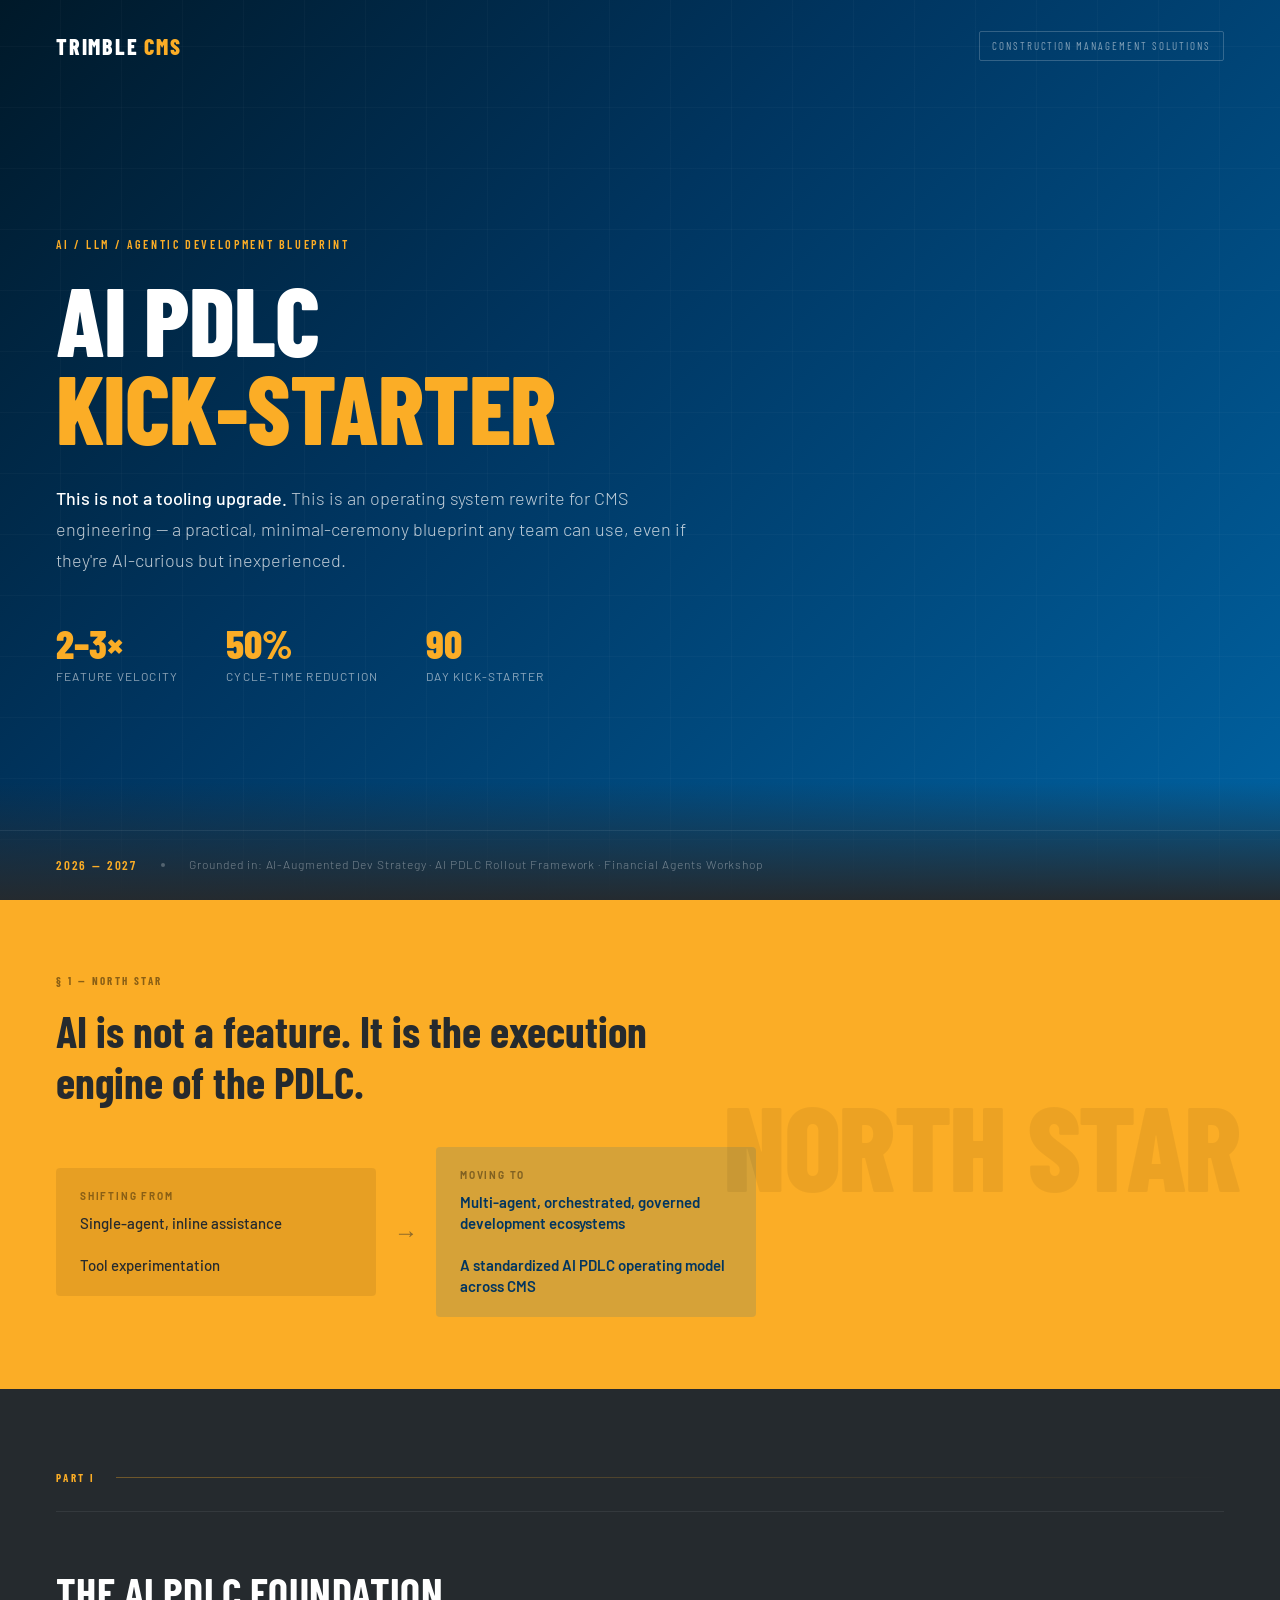
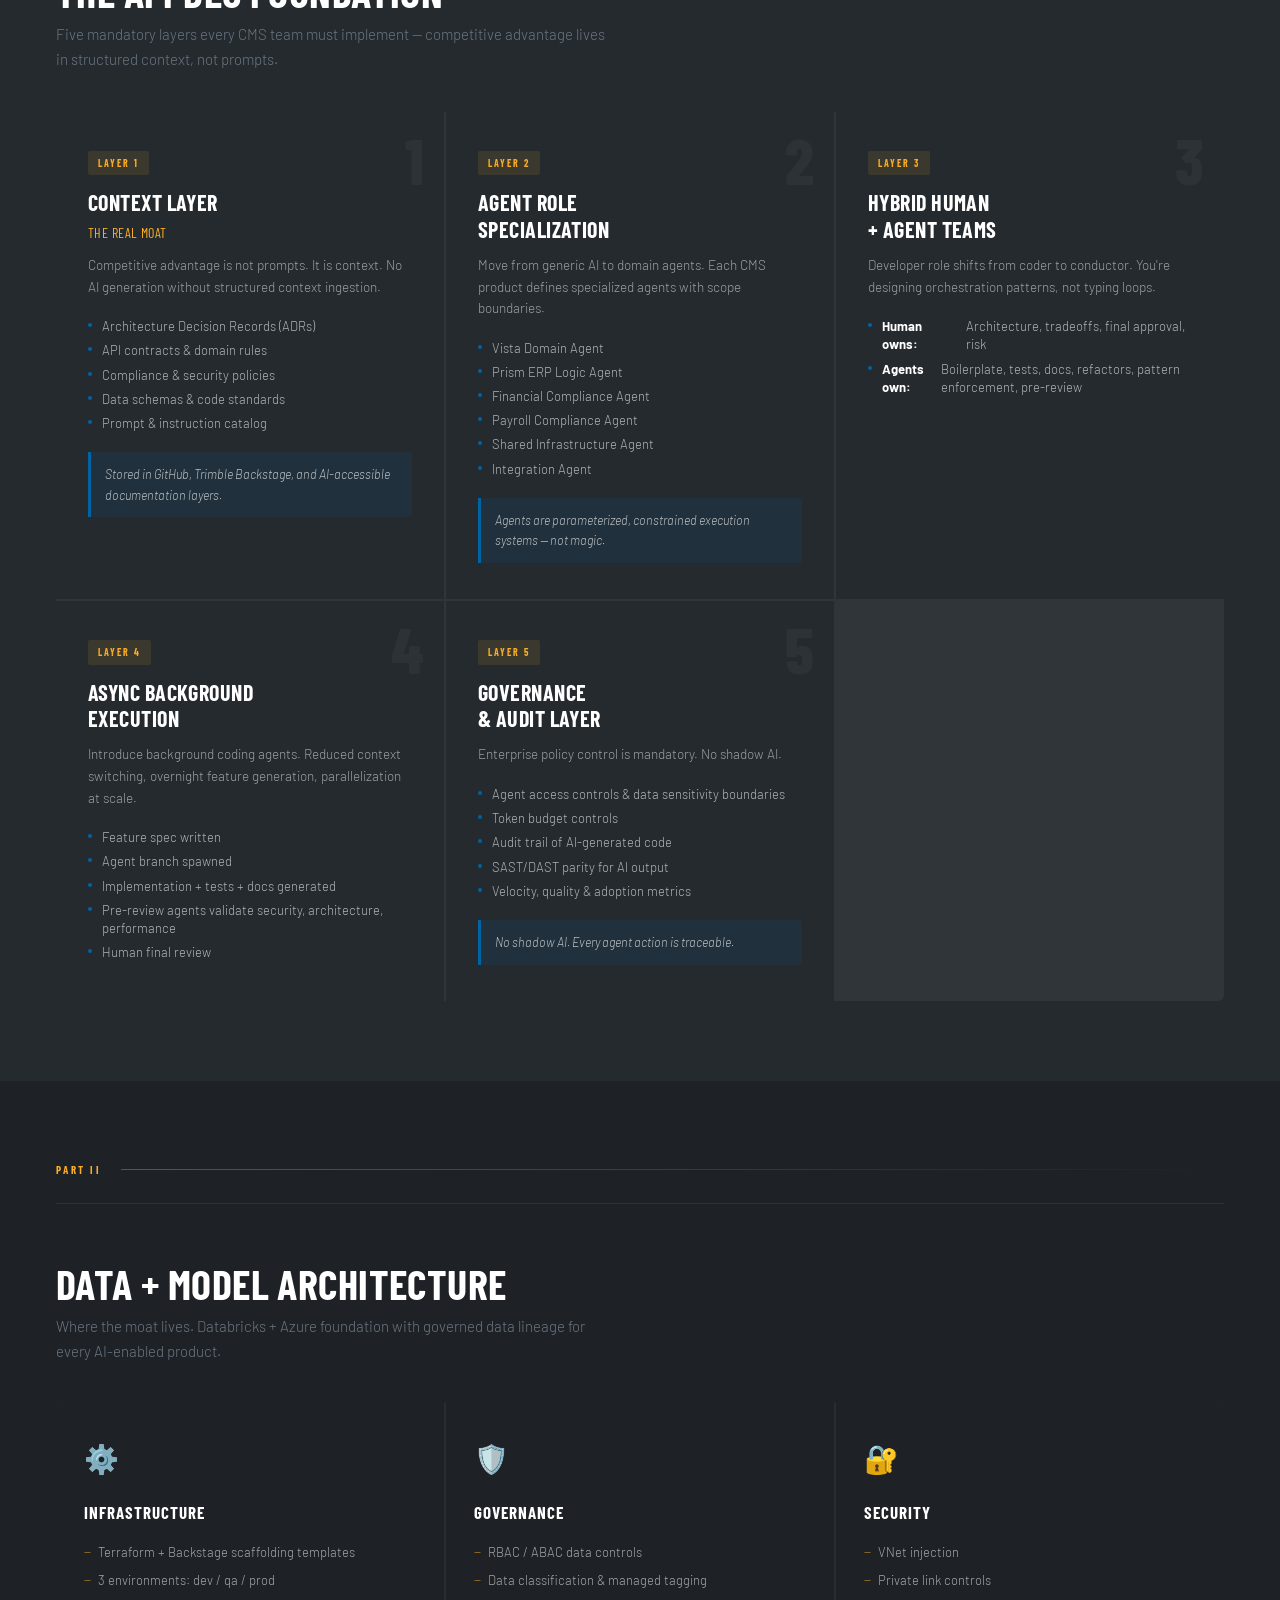
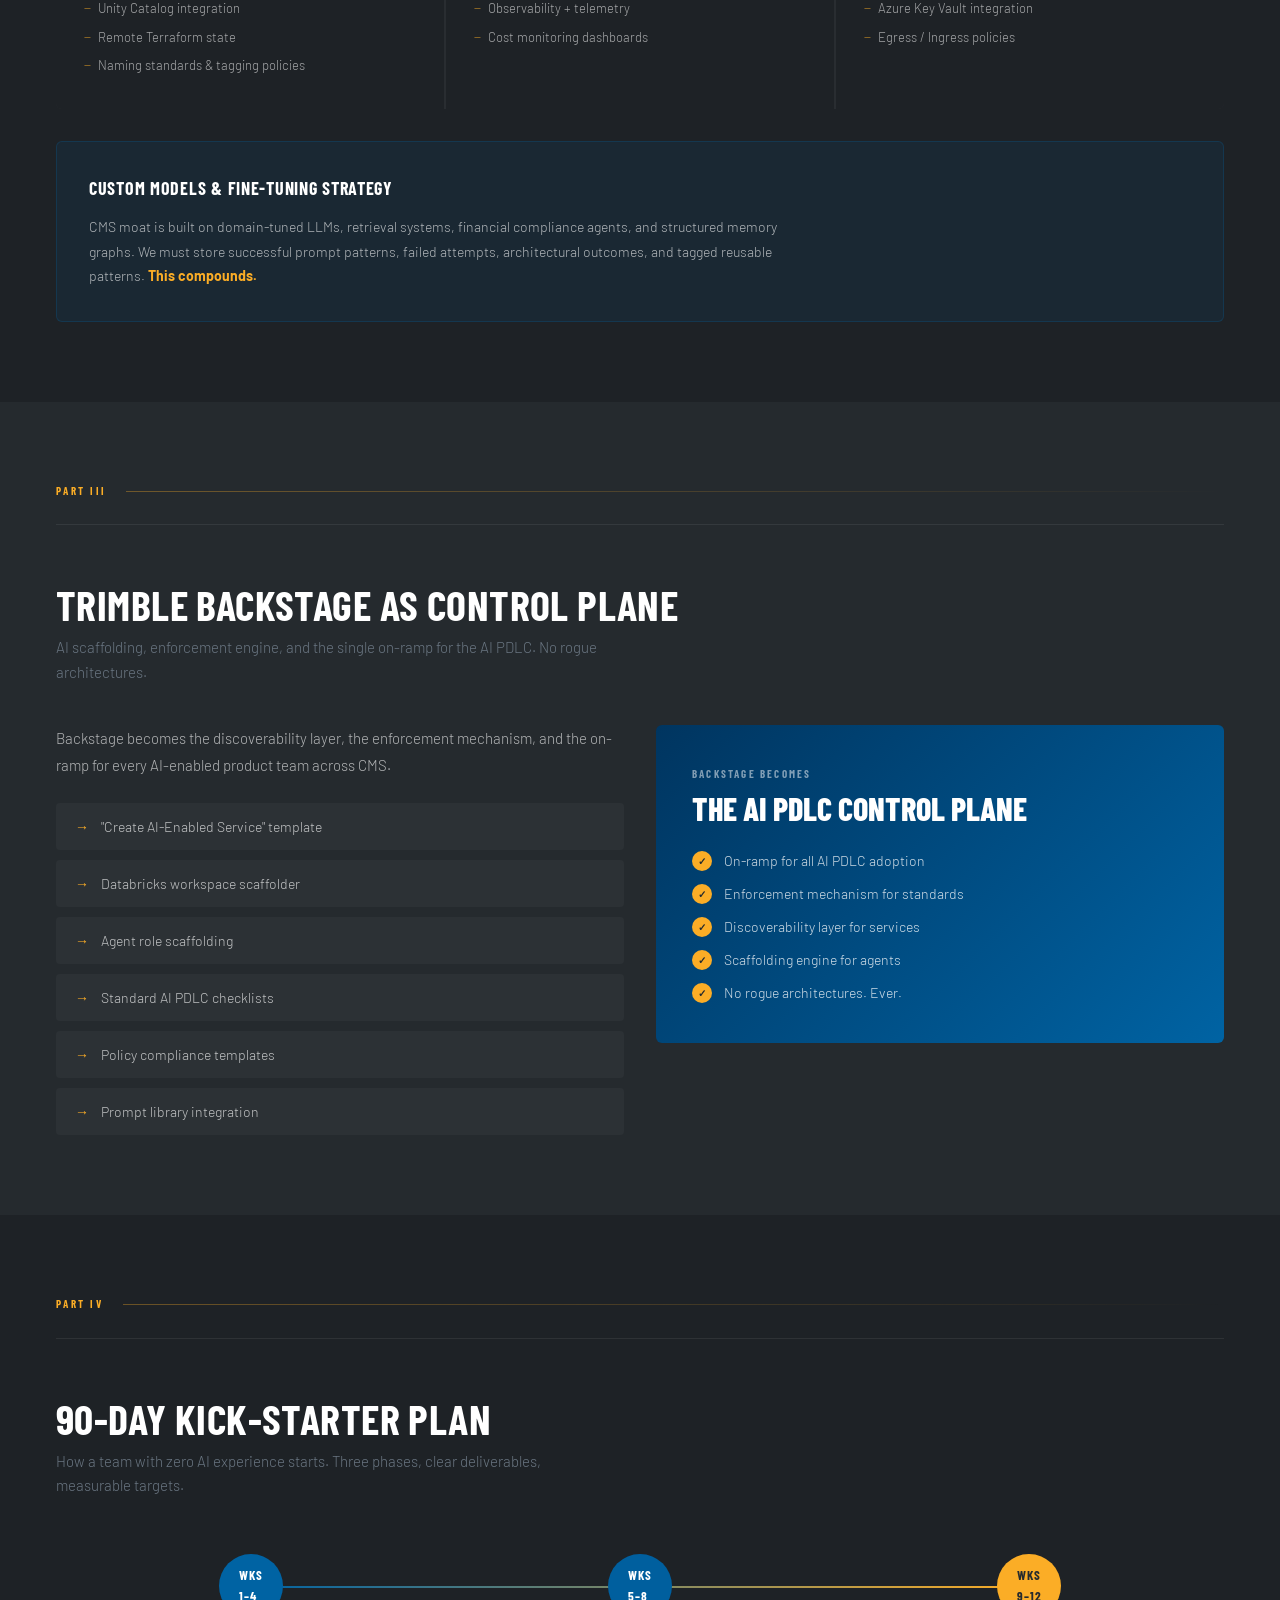
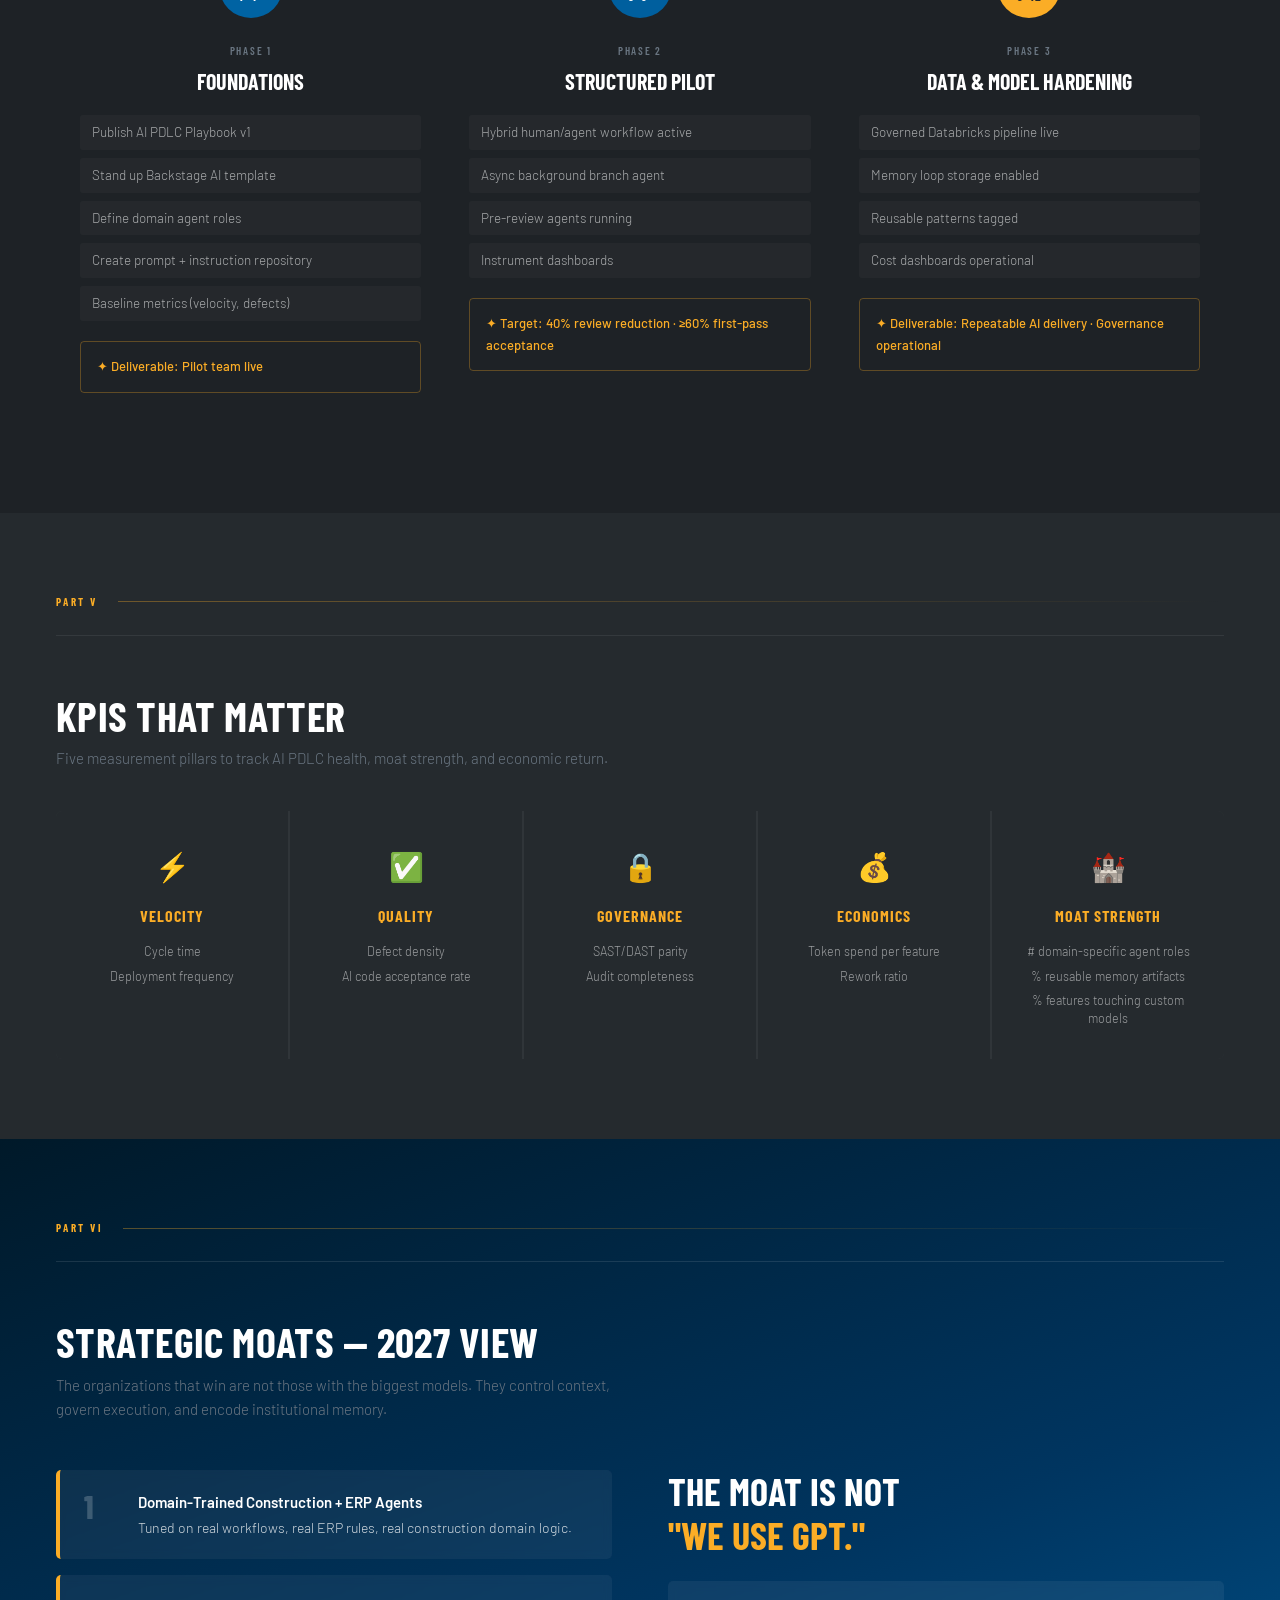
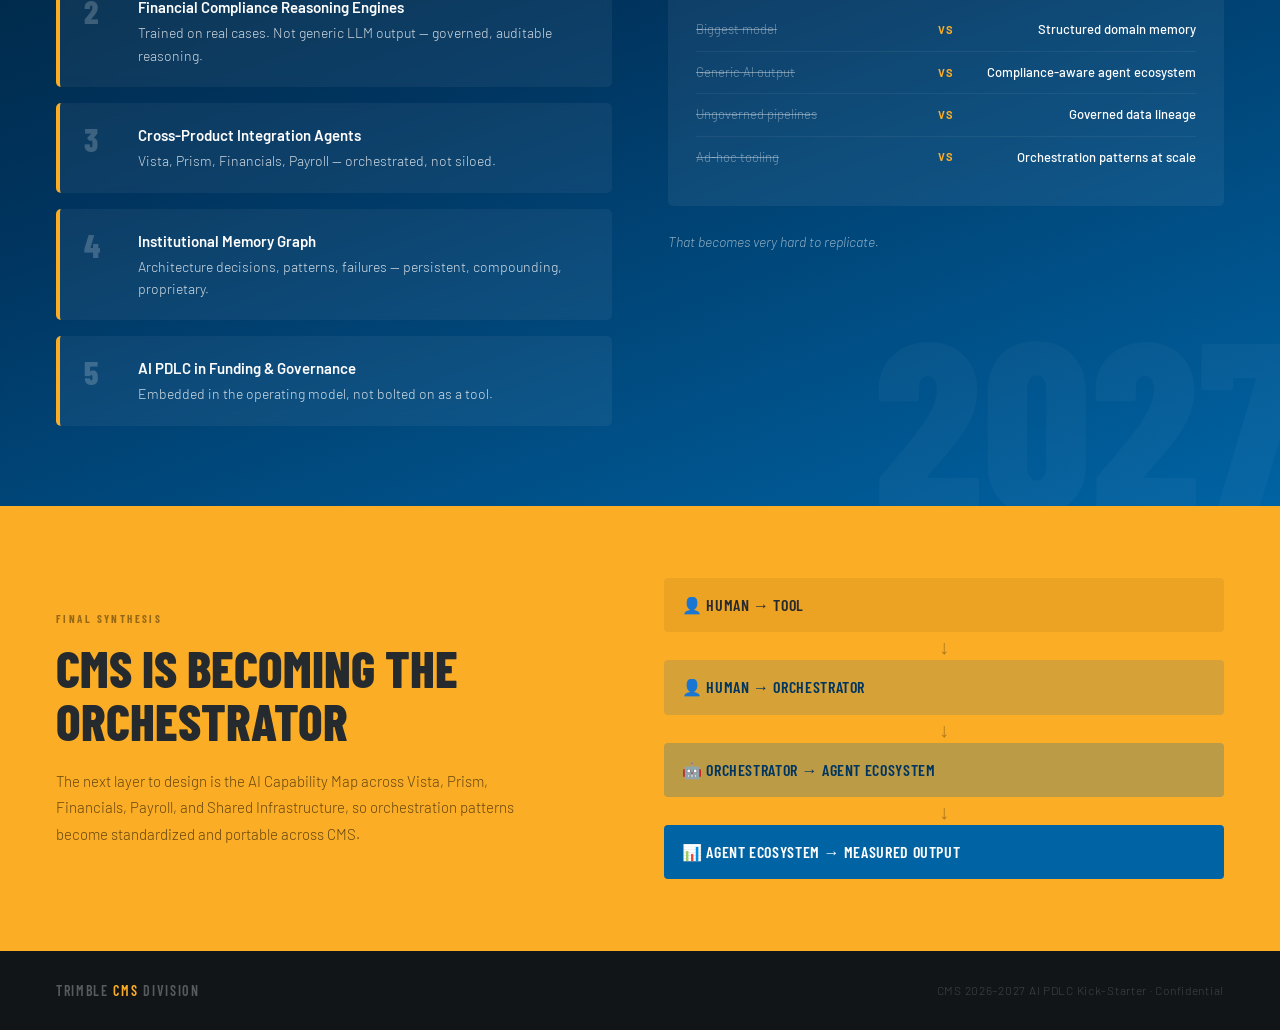
==== index.html @ fa2dfc6e "Add root index redirect to blueprint page" ====
<!doctype html>
<html lang="en">
  <head>
    <meta charset="utf-8" />
    <meta http-equiv="refresh" content="0; url=./cms-ai-pdlc-blueprint.html" />
    <meta name="viewport" content="width=device-width, initial-scale=1" />
    <title>Redirecting…</title>
    <script>
      window.location.replace('./cms-ai-pdlc-blueprint.html');
    </script>
  </head>
  <body>
    <p>Redirecting to <a href="./cms-ai-pdlc-blueprint.html">CMS AI PDLC Blueprint</a>…</p>
  </body>
</html>
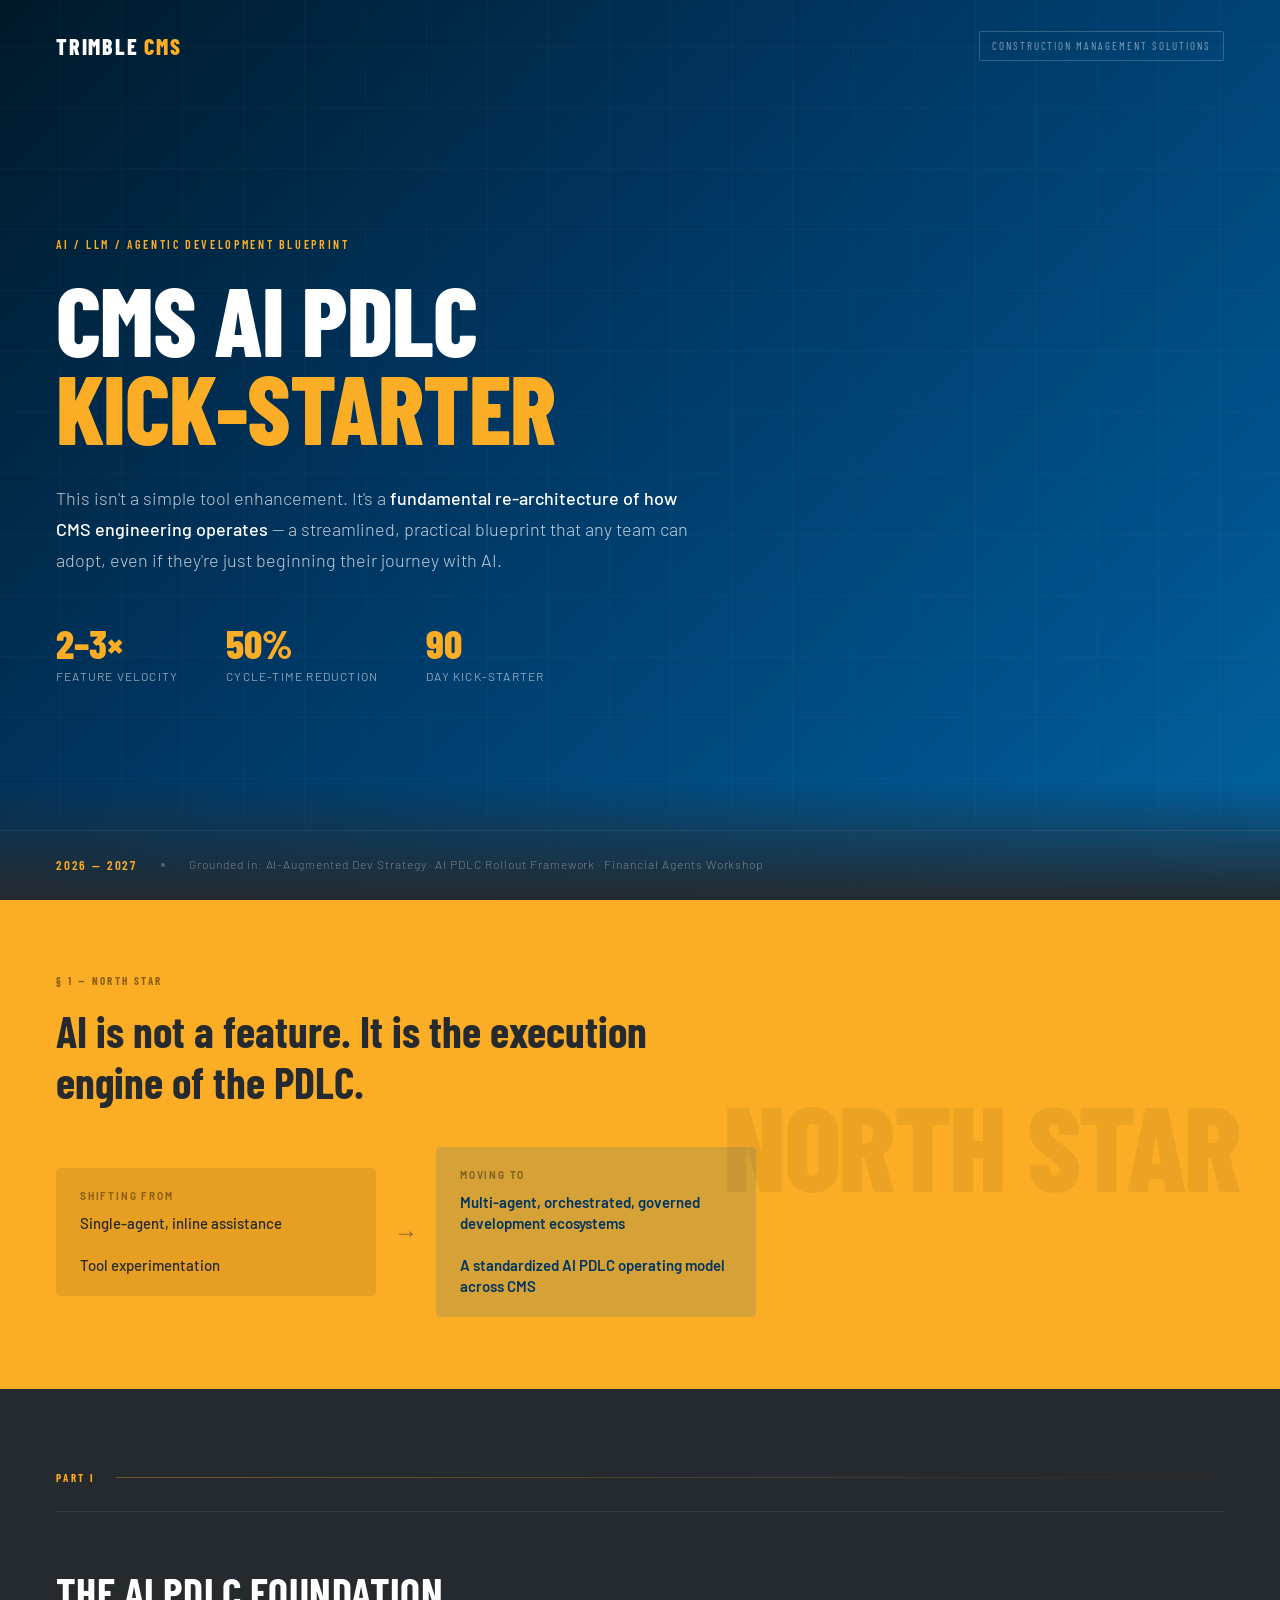
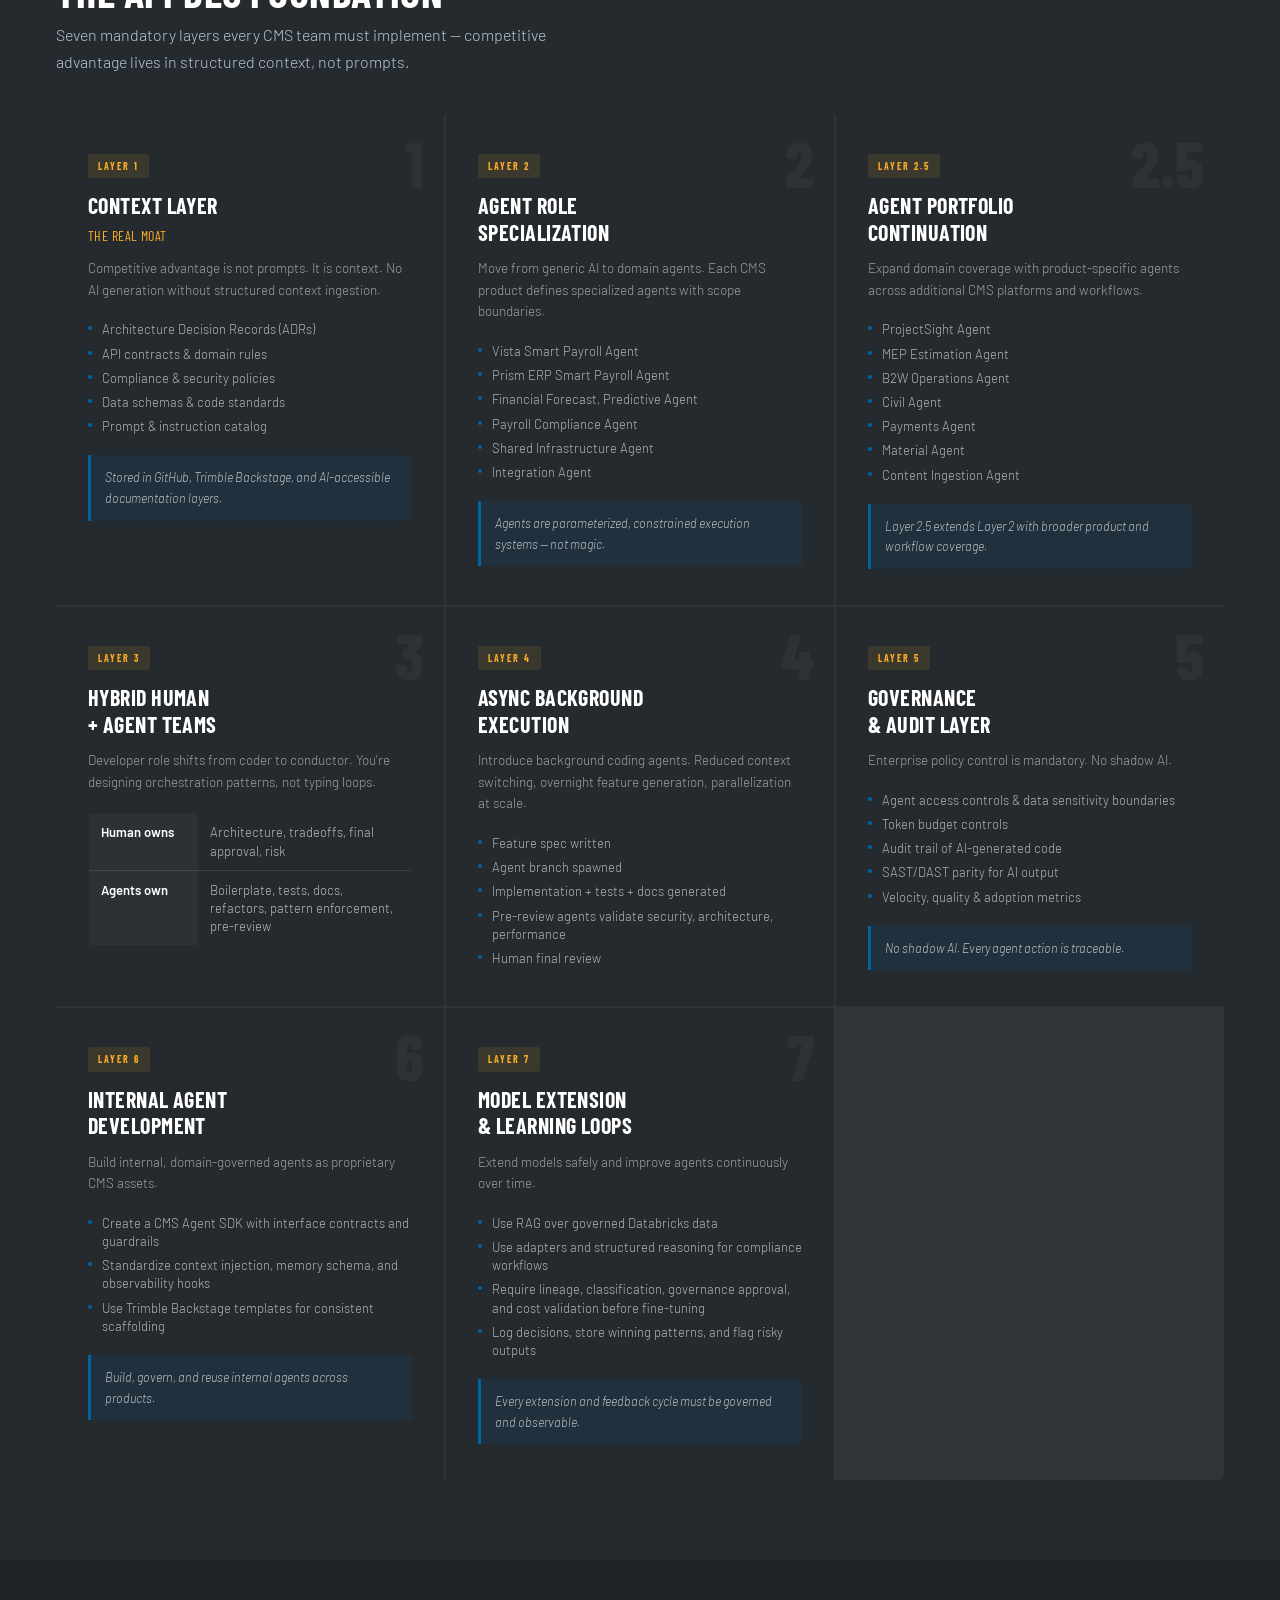
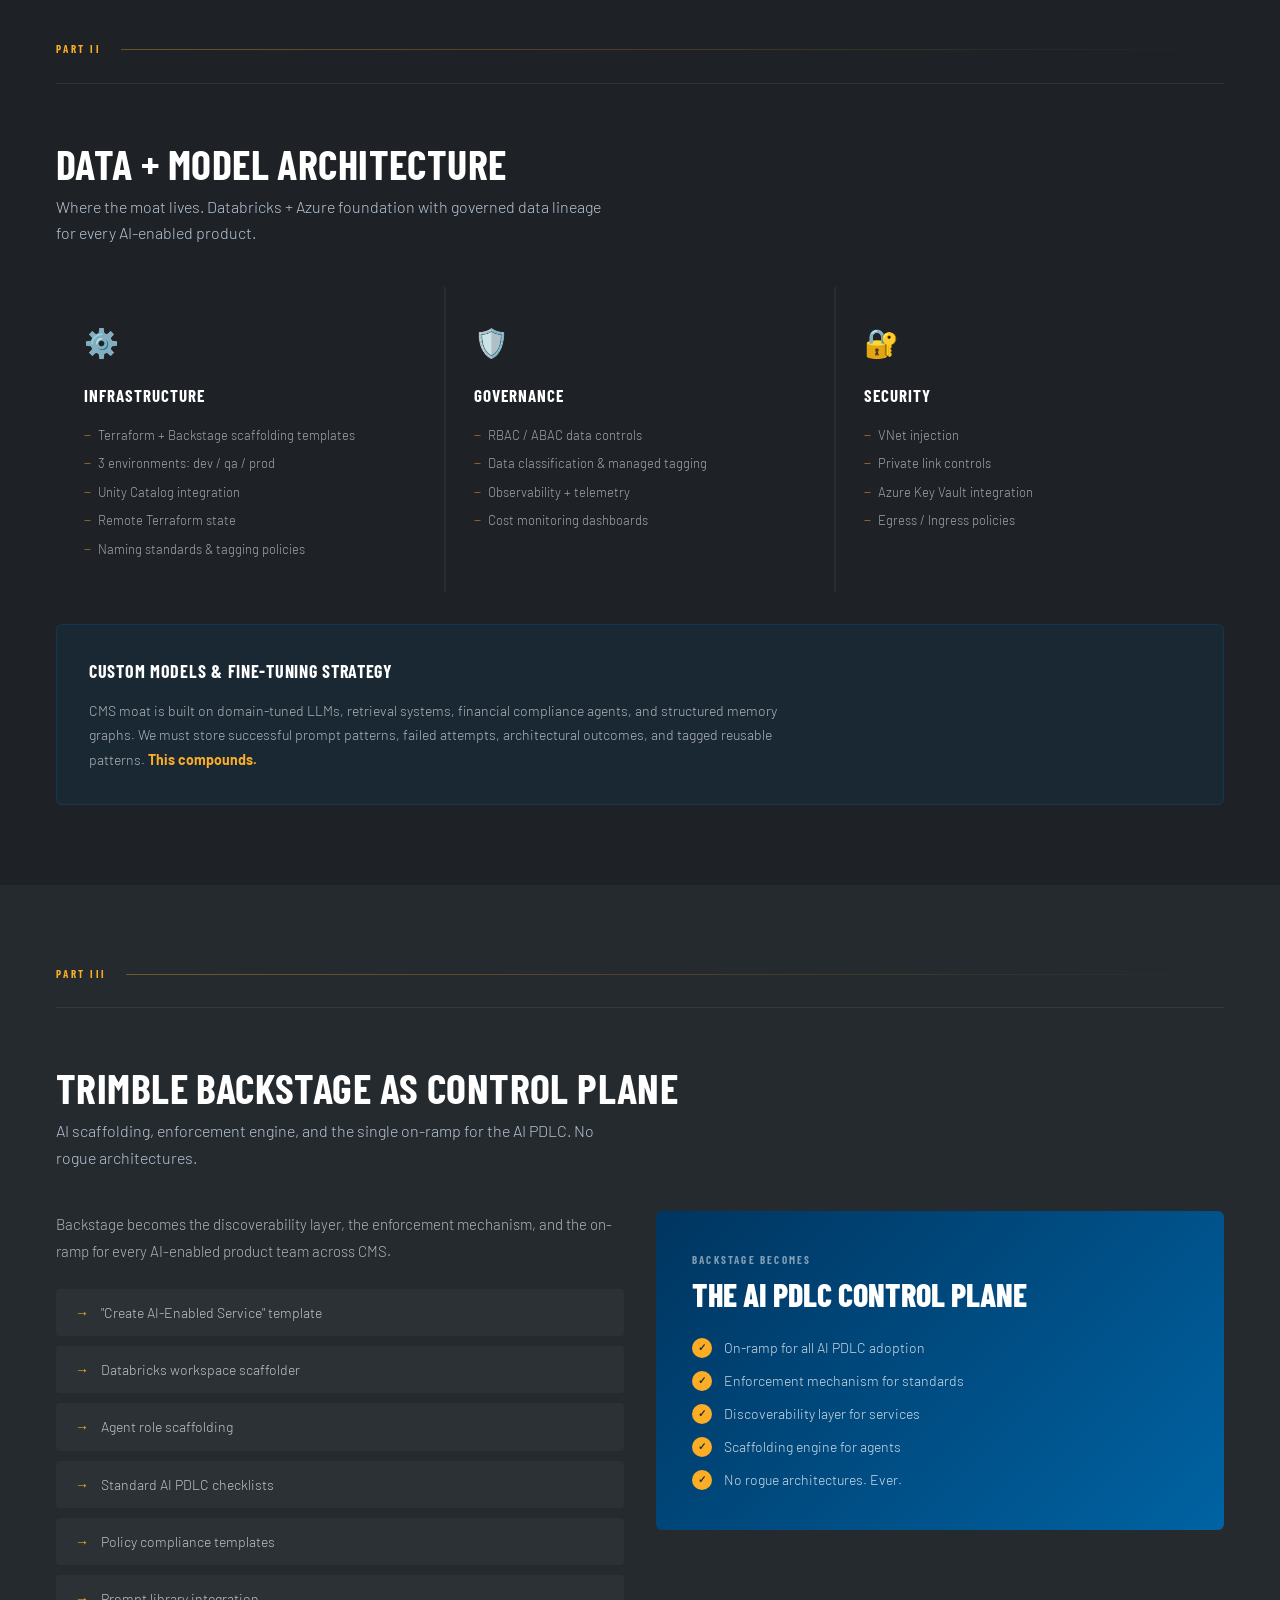
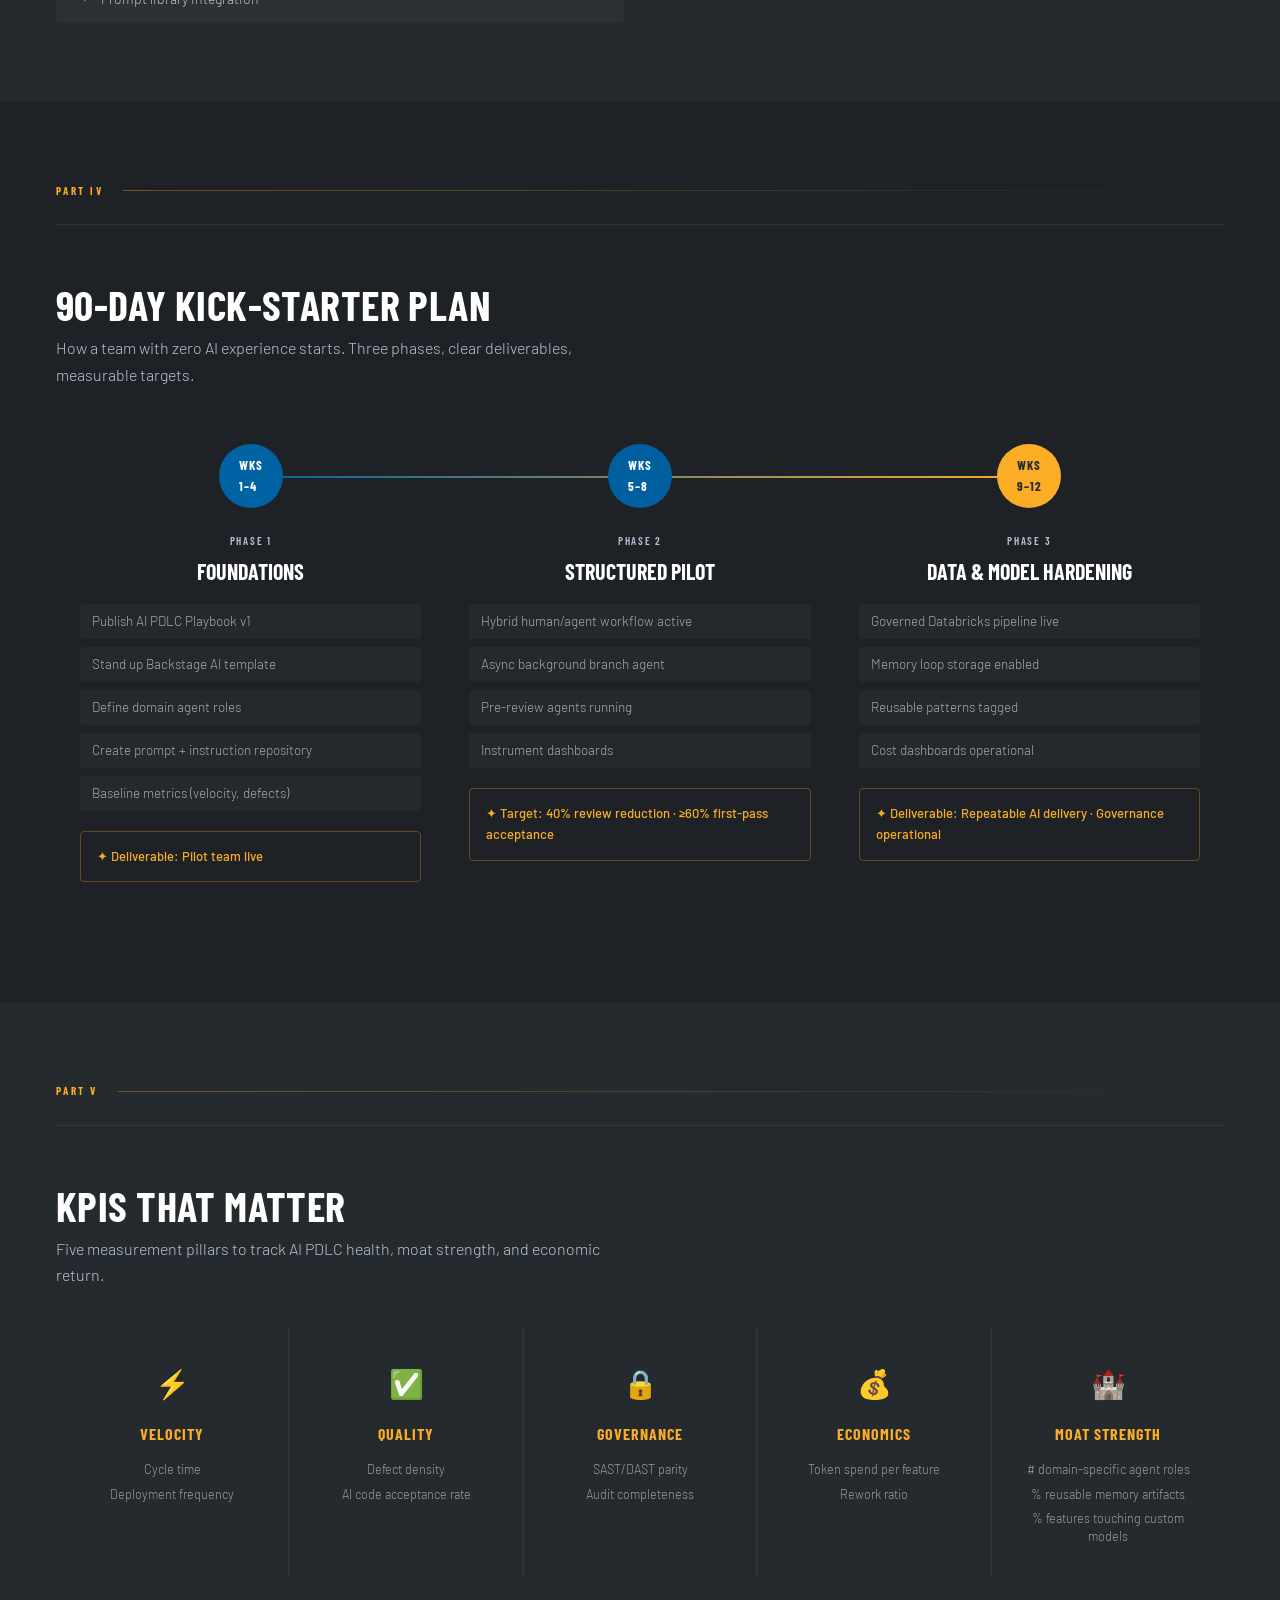
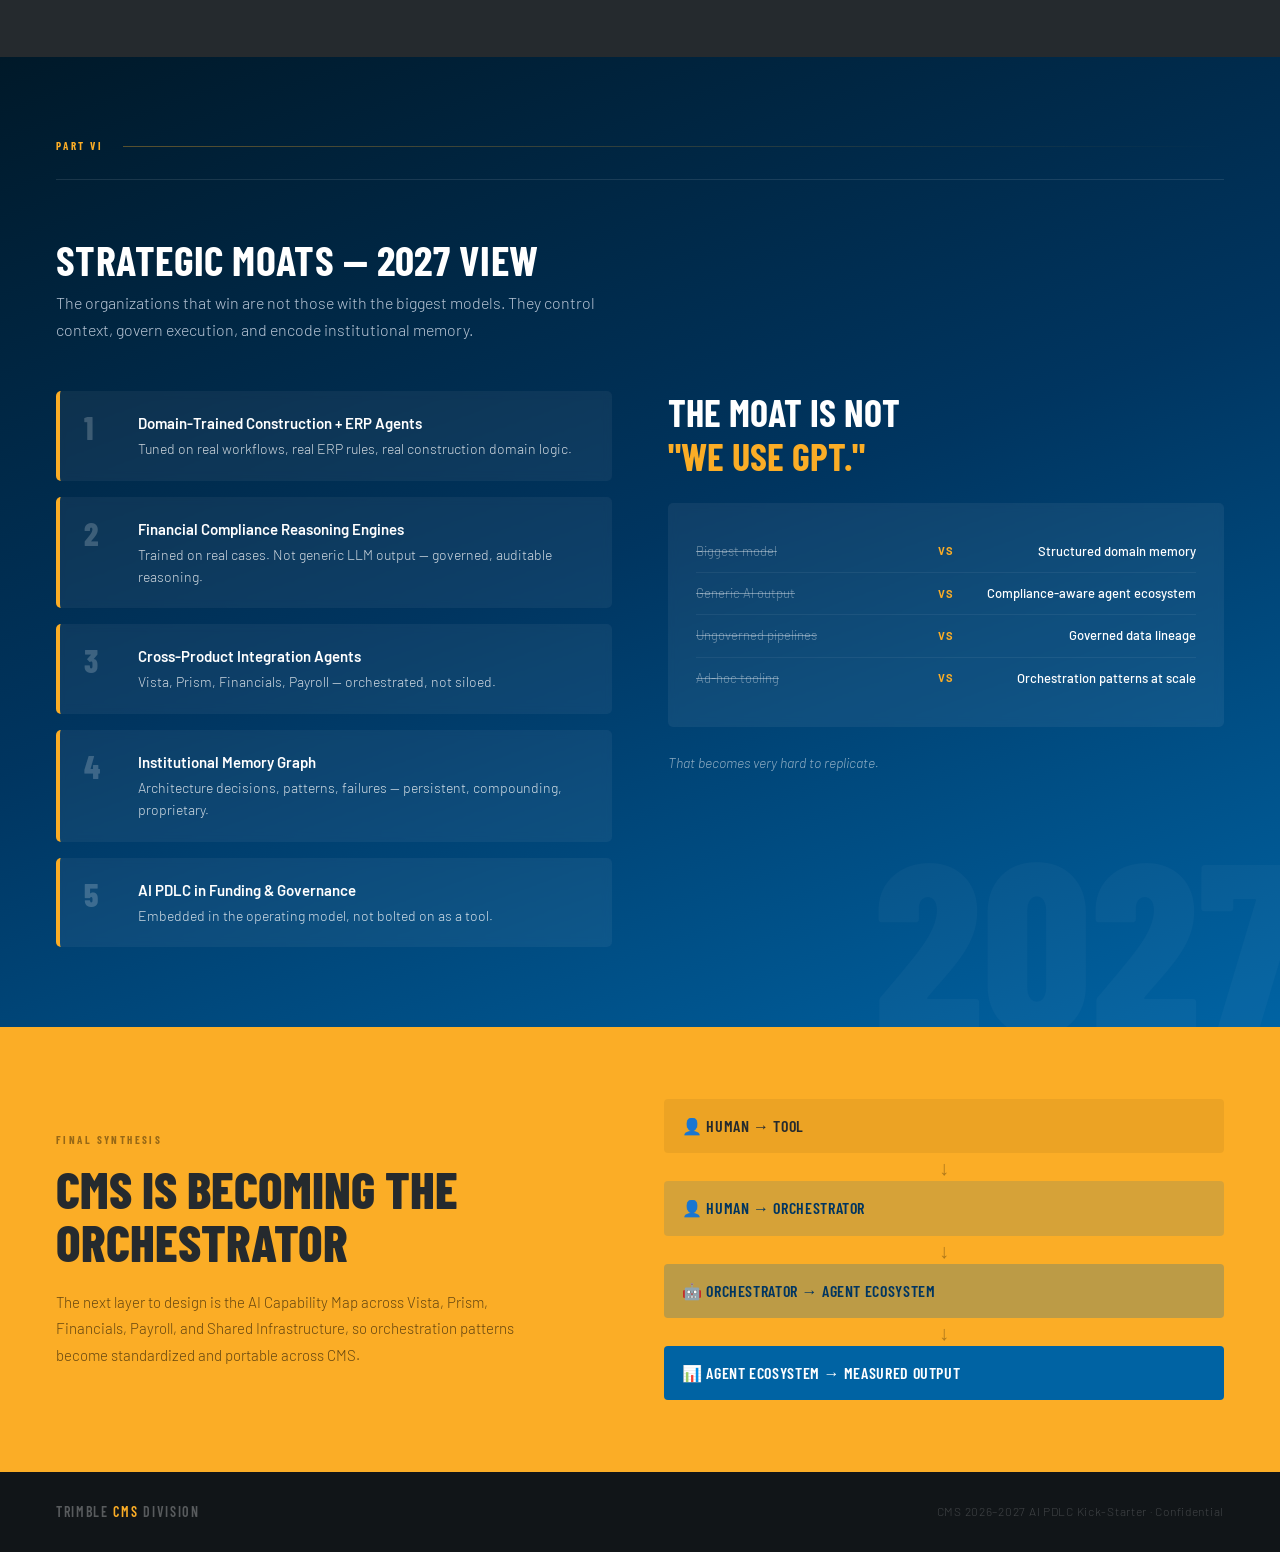
==== commit 604334af: "Add no-cache meta headers to site pages" ====
--- a/index.html
+++ b/index.html
@@ -2,6 +2,9 @@
 <html lang="en">
   <head>
     <meta charset="utf-8" />
+    <meta http-equiv="Cache-Control" content="no-cache, no-store, must-revalidate" />
+    <meta http-equiv="Pragma" content="no-cache" />
+    <meta http-equiv="Expires" content="0" />
     <meta http-equiv="refresh" content="0; url=./cms-ai-pdlc-blueprint.html" />
     <meta name="viewport" content="width=device-width, initial-scale=1" />
     <title>Redirecting…</title>
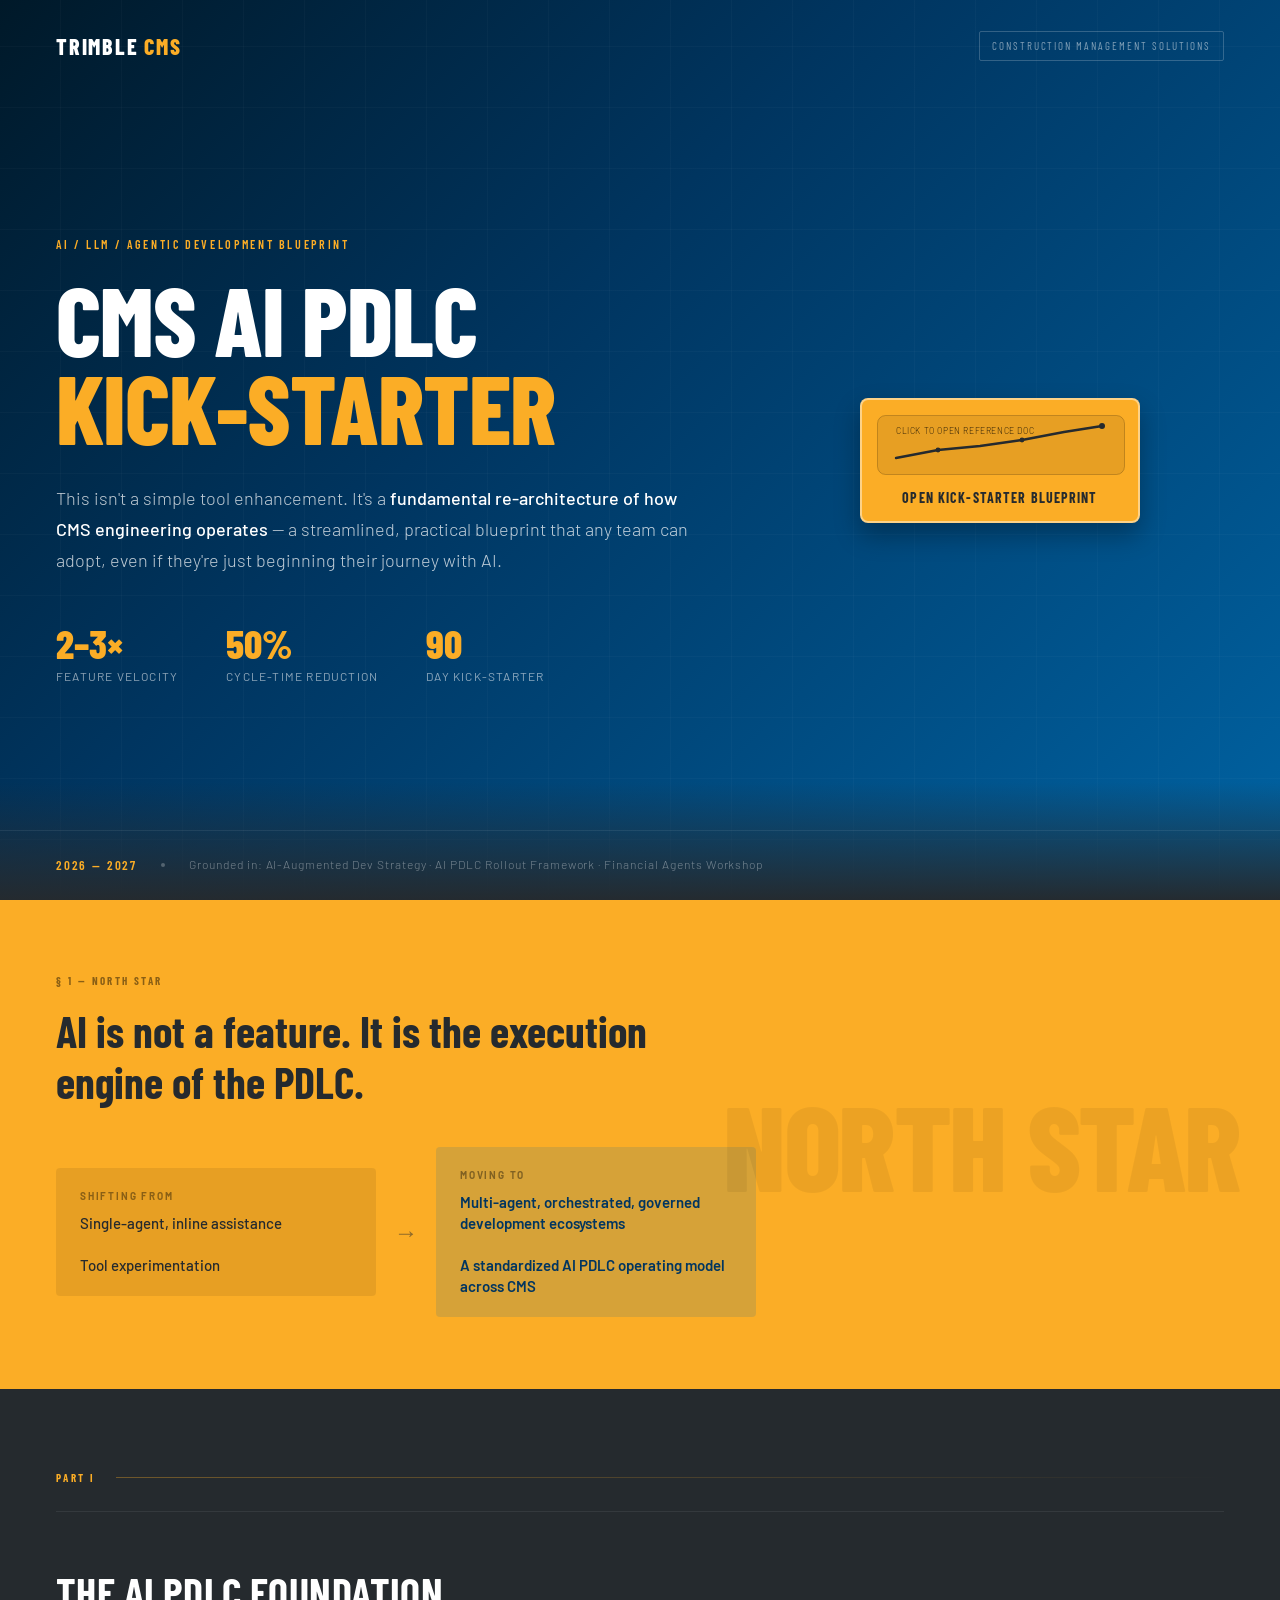
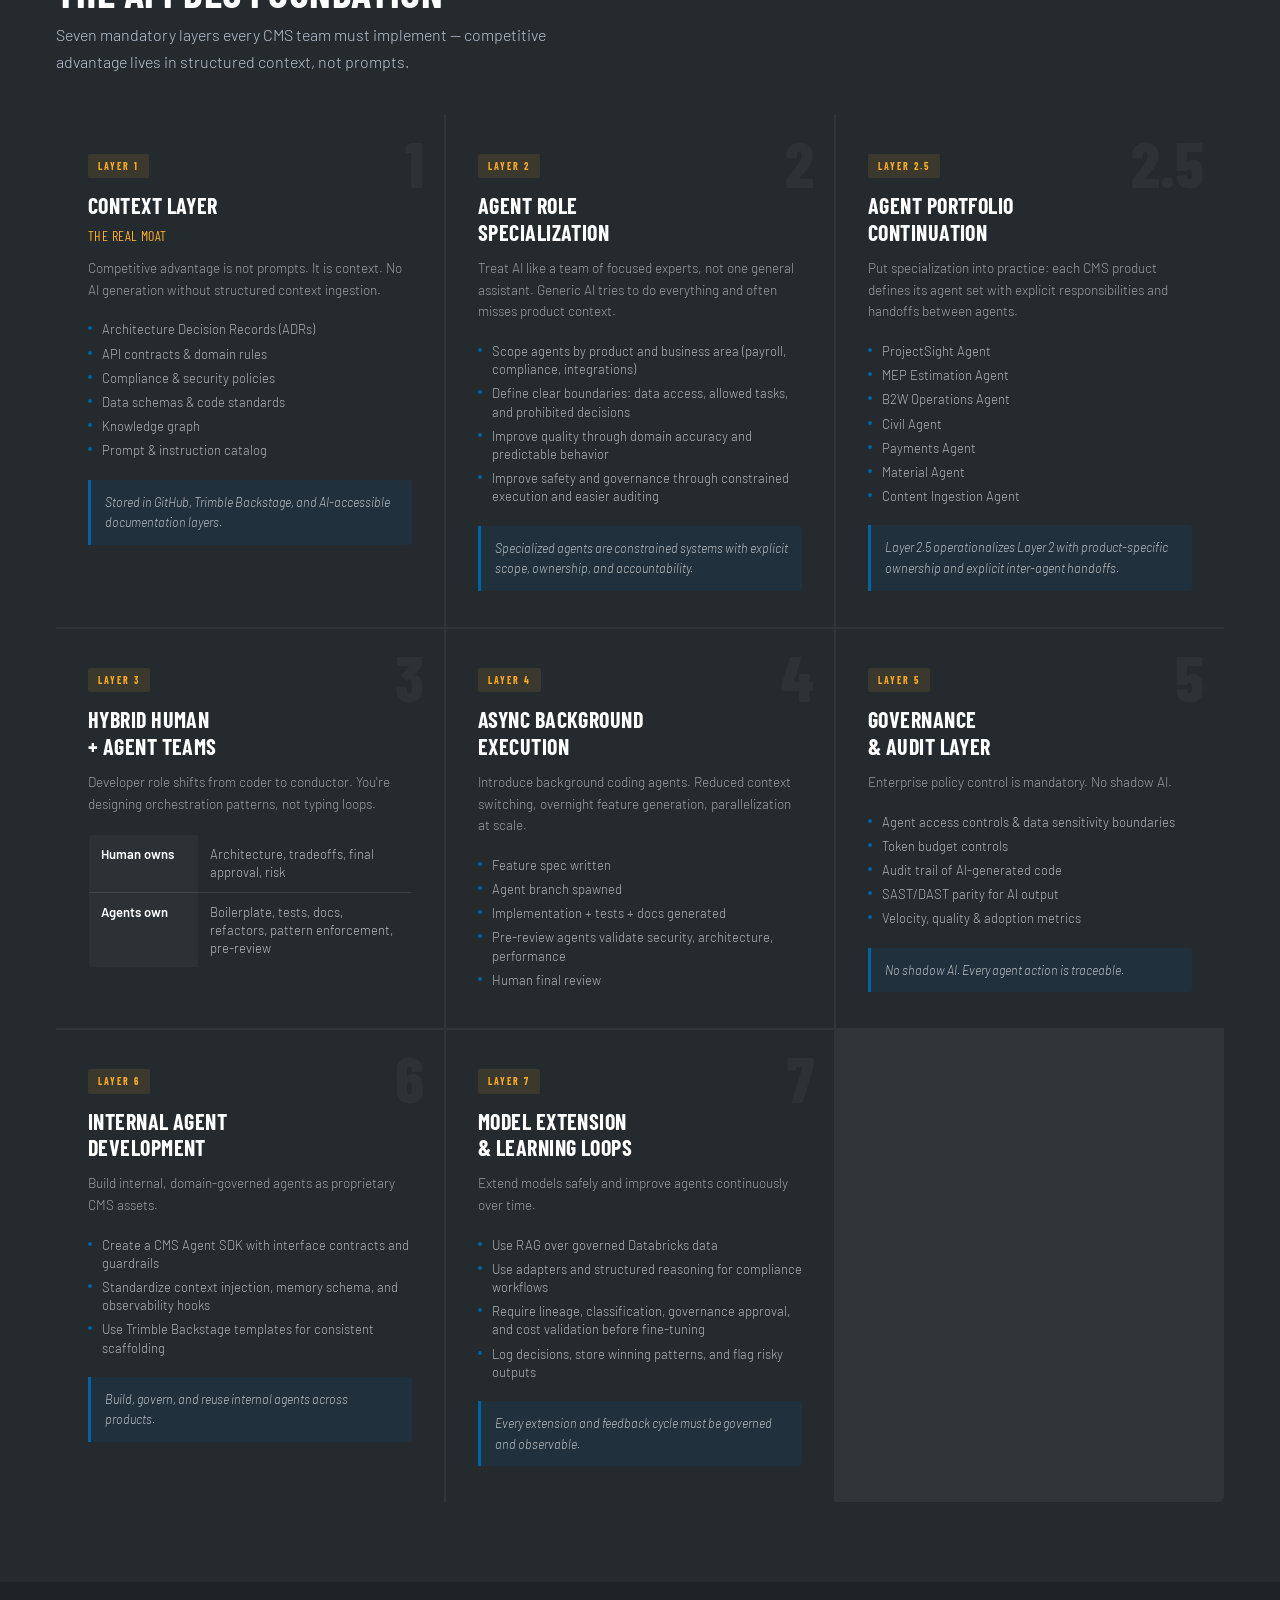
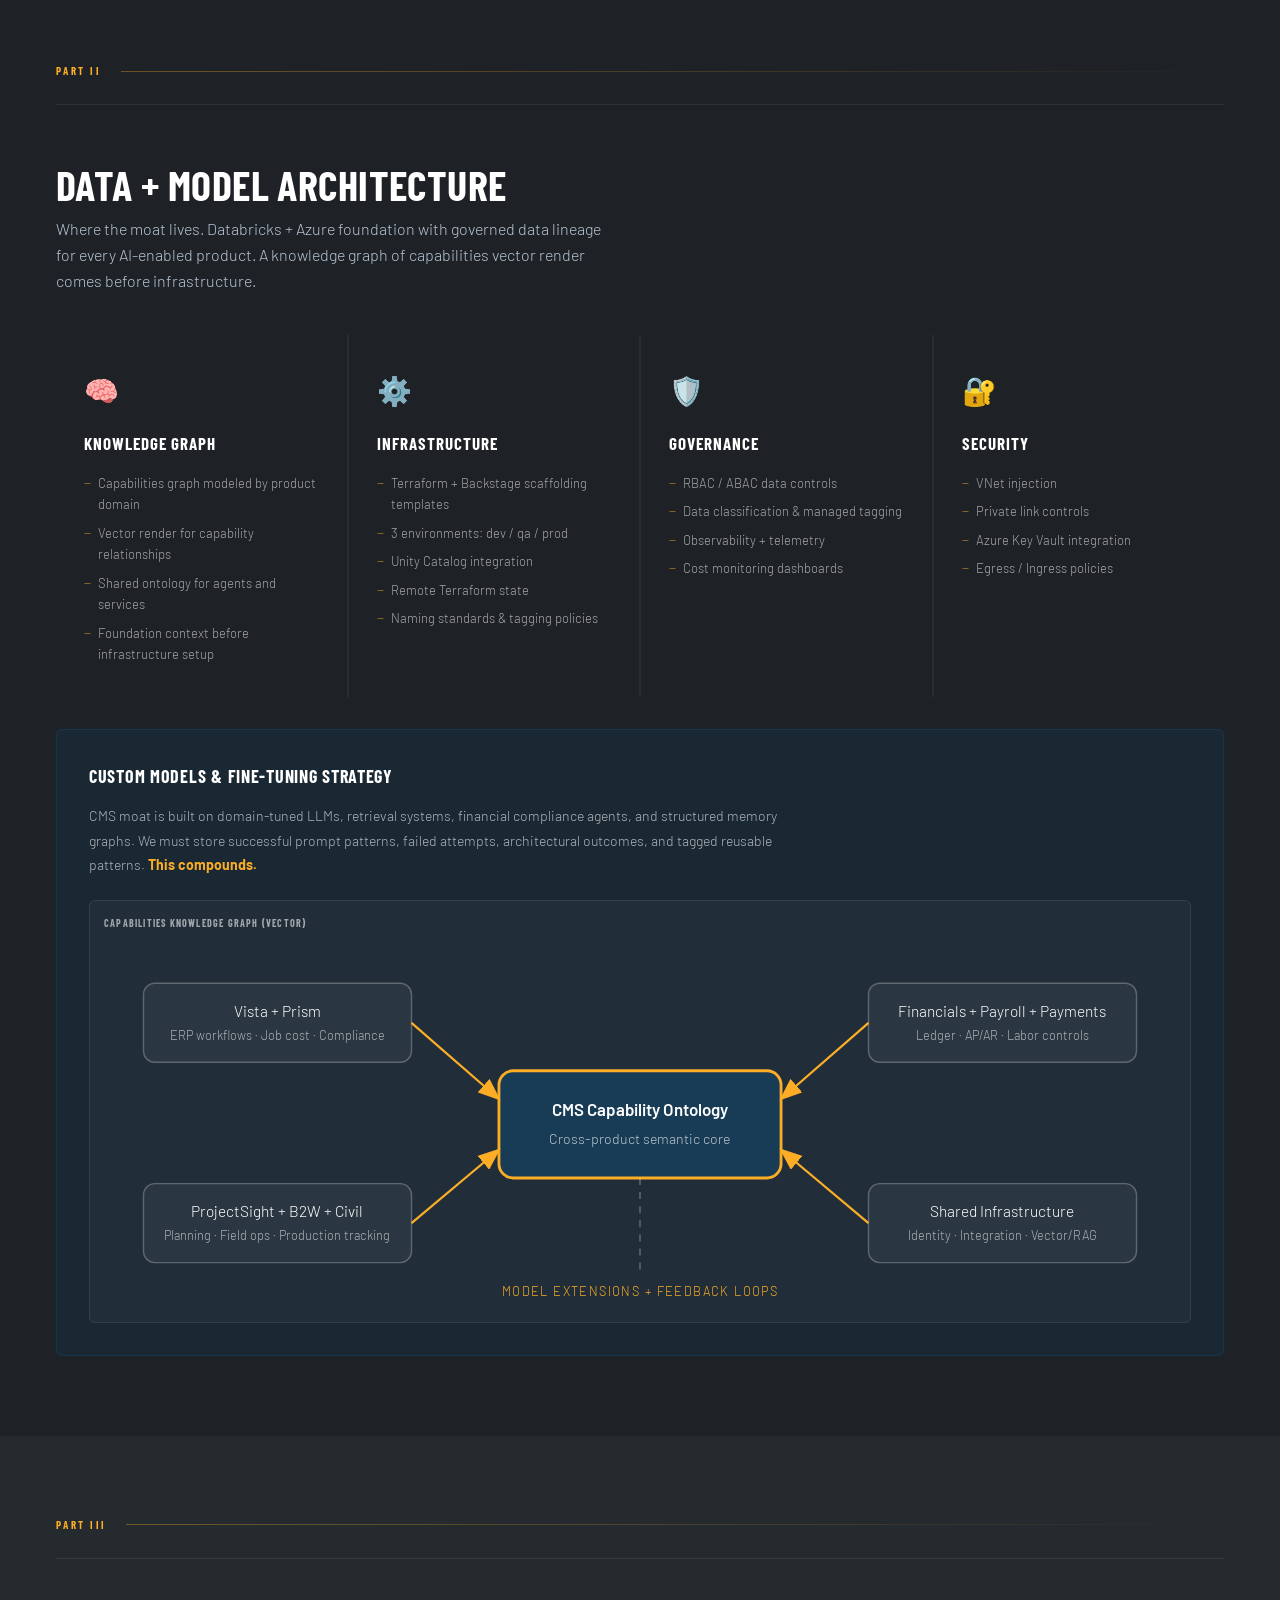
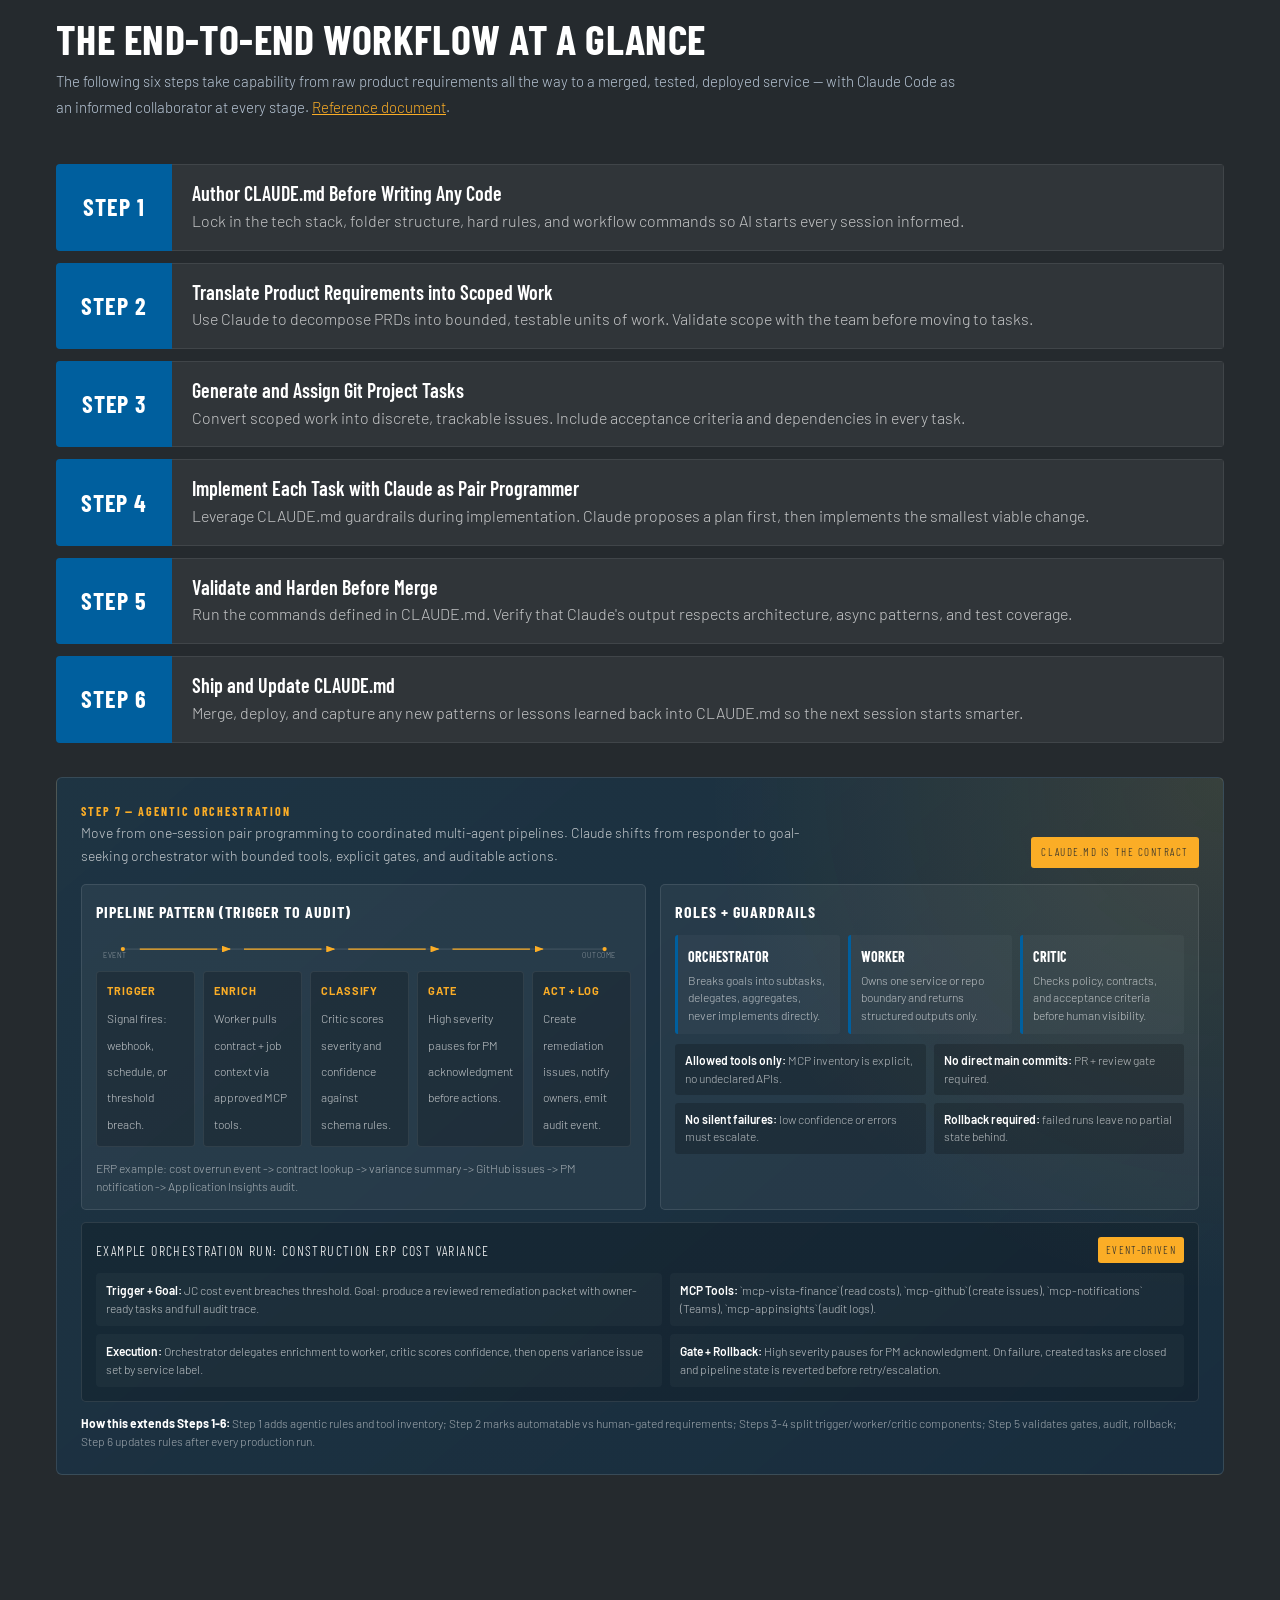
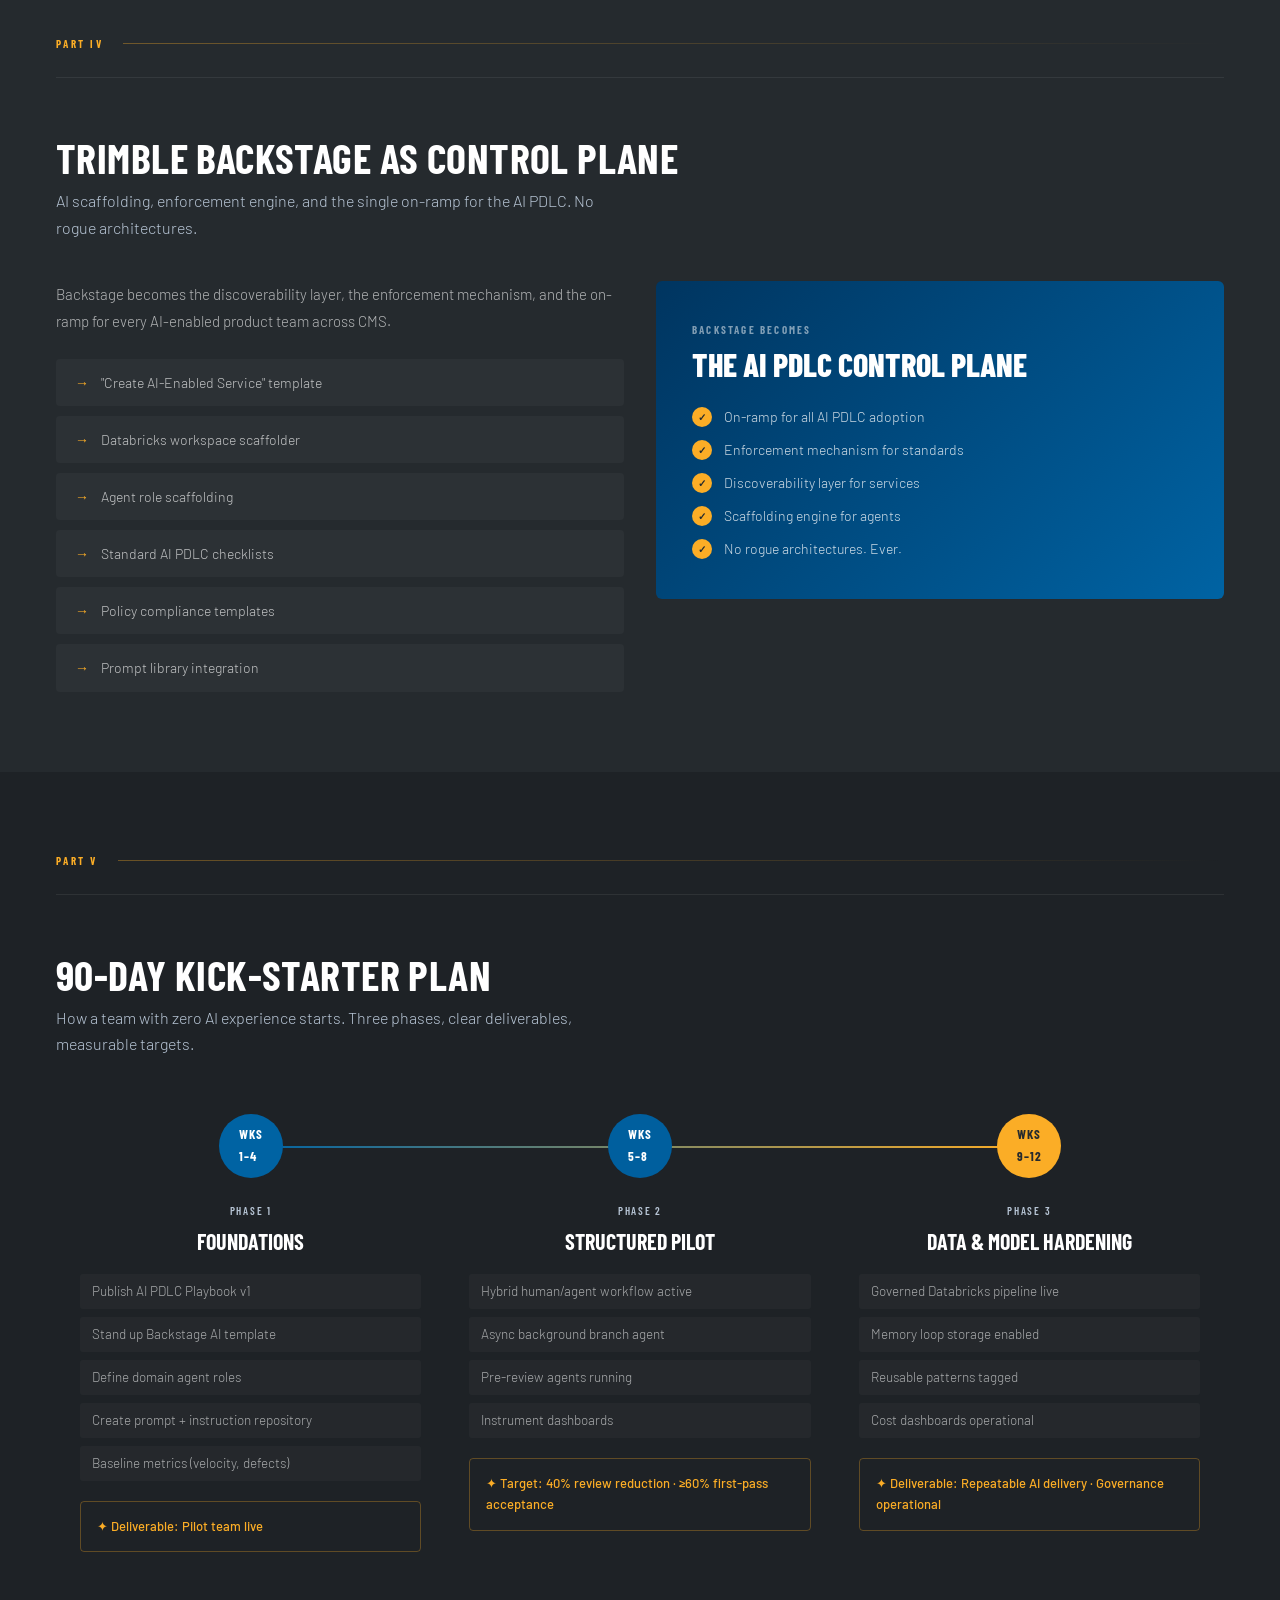
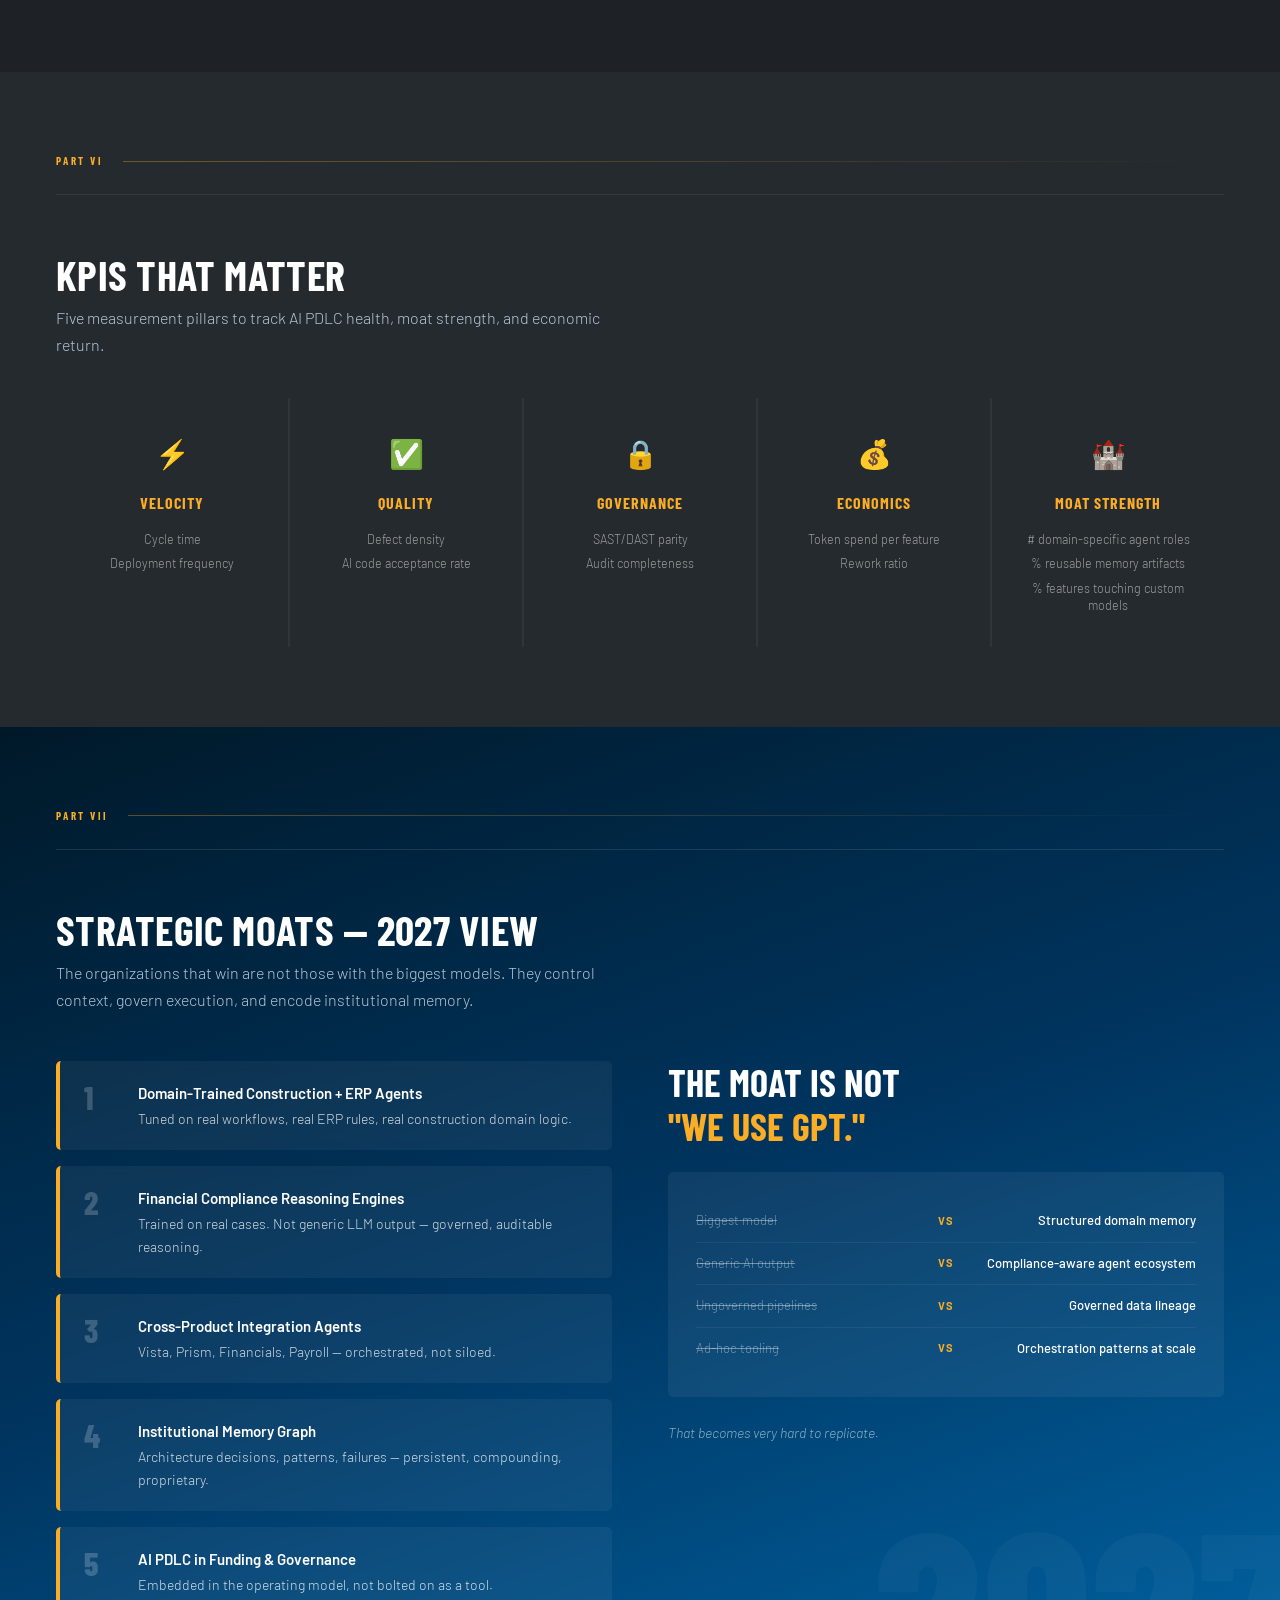
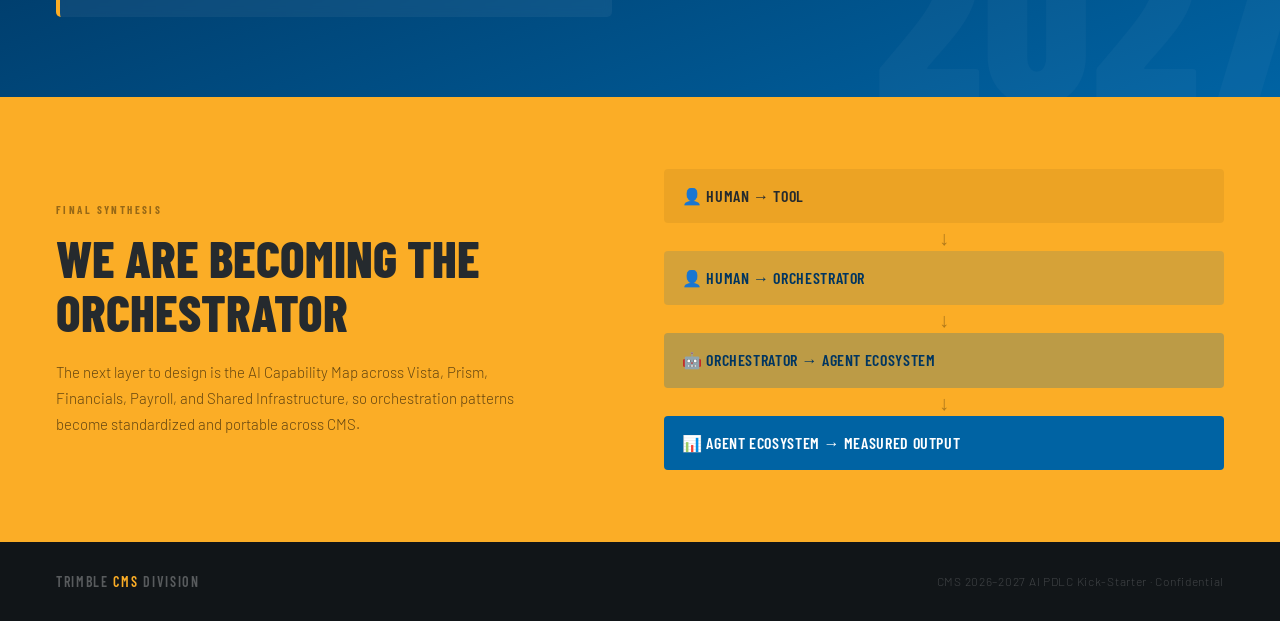
==== commit 4f980fbe: "Publish latest site updates" ====
--- a/index.html
+++ b/index.html
@@ -13,6 +13,6 @@
     </script>
   </head>
   <body>
-    <p>Redirecting to <a href="./cms-ai-pdlc-blueprint.html">CMS AI PDLC Blueprint</a>…</p>
+    <p>Redirecting to <a href="./cms-human-orchestrator.html">CMS Human Orchestrator</a>…</p>
   </body>
 </html>
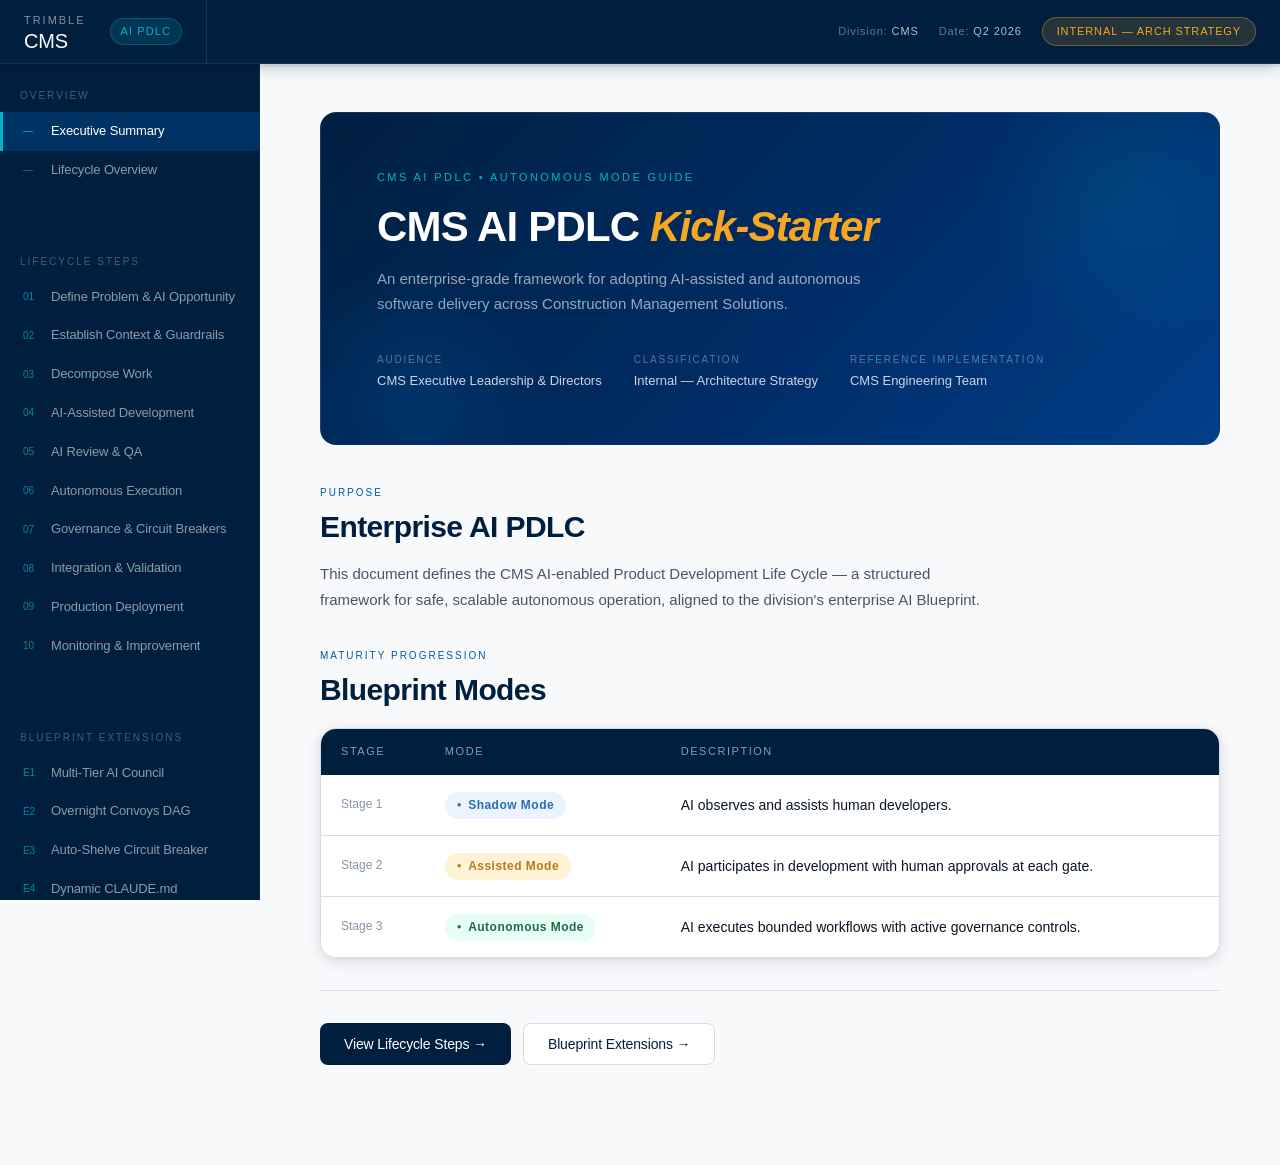
==== commit b51800ef: "Default to cms_ai_pdlc_autonomous_mode.html; step number column fills full height" ====
--- a/index.html
+++ b/index.html
@@ -5,14 +5,14 @@
     <meta http-equiv="Cache-Control" content="no-cache, no-store, must-revalidate" />
     <meta http-equiv="Pragma" content="no-cache" />
     <meta http-equiv="Expires" content="0" />
-    <meta http-equiv="refresh" content="0; url=./cms-ai-pdlc-blueprint.html" />
+    <meta http-equiv="refresh" content="0; url=./cms_ai_pdlc_autonomous_mode.html" />
     <meta name="viewport" content="width=device-width, initial-scale=1" />
     <title>Redirecting…</title>
     <script>
-      window.location.replace('./cms-ai-pdlc-blueprint.html');
+      window.location.replace('./cms_ai_pdlc_autonomous_mode.html');
     </script>
   </head>
   <body>
-    <p>Redirecting to <a href="./cms-human-orchestrator.html">CMS Human Orchestrator</a>…</p>
+    <p>Redirecting to <a href="./cms_ai_pdlc_autonomous_mode.html">CMS AI PDLC Autonomous Mode</a>…</p>
   </body>
 </html>
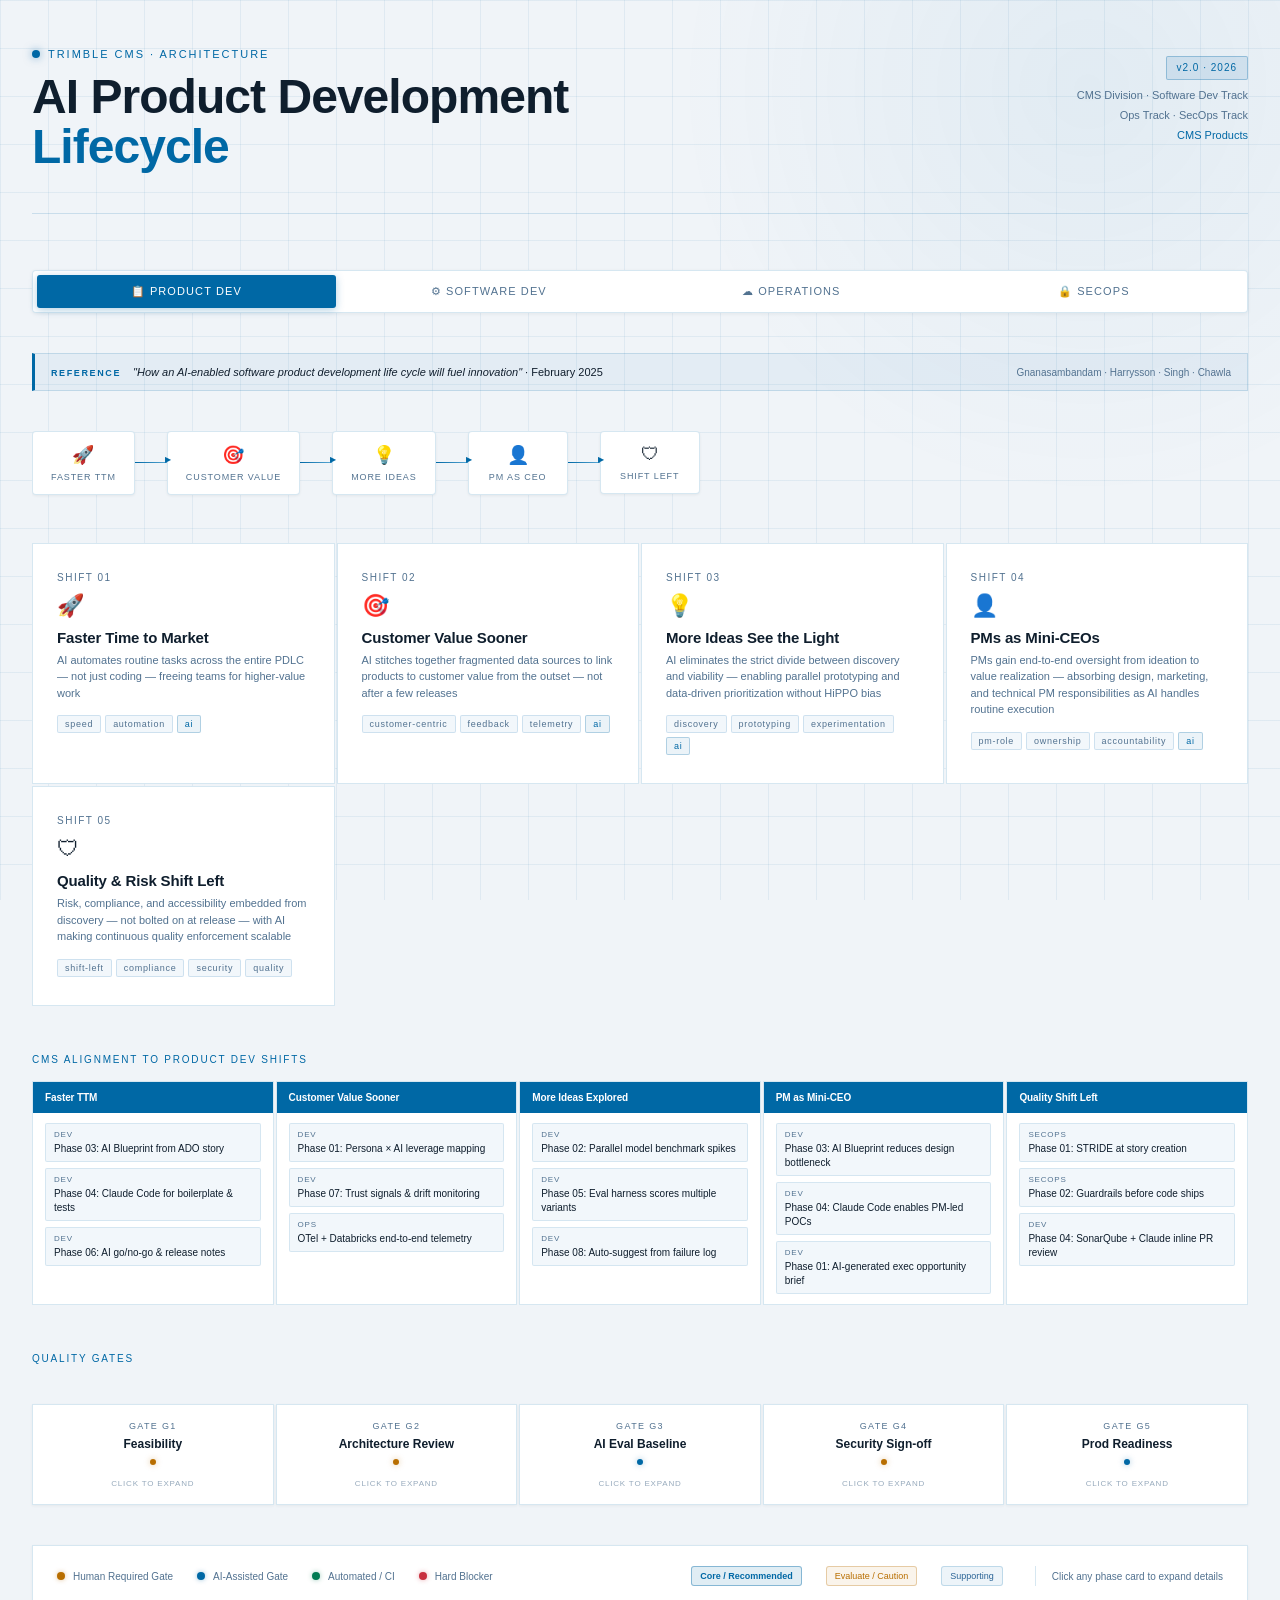
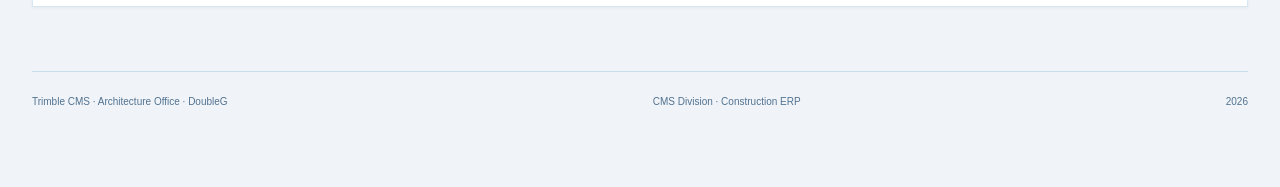
==== commit 0b633146: "Point landing page to Trimble PDLC" ====
--- a/index.html
+++ b/index.html
@@ -5,14 +5,14 @@
     <meta http-equiv="Cache-Control" content="no-cache, no-store, must-revalidate" />
     <meta http-equiv="Pragma" content="no-cache" />
     <meta http-equiv="Expires" content="0" />
-    <meta http-equiv="refresh" content="0; url=./cms_ai_pdlc_autonomous_mode.html" />
+    <meta http-equiv="refresh" content="0; url=./trimble-ai-pdlc.html" />
     <meta name="viewport" content="width=device-width, initial-scale=1" />
     <title>Redirecting…</title>
     <script>
-      window.location.replace('./cms_ai_pdlc_autonomous_mode.html');
+      window.location.replace('./trimble-ai-pdlc.html');
     </script>
   </head>
   <body>
-    <p>Redirecting to <a href="./cms_ai_pdlc_autonomous_mode.html">CMS AI PDLC Autonomous Mode</a>…</p>
+    <p>Redirecting to <a href="./trimble-ai-pdlc.html">Trimble AI PDLC</a>…</p>
   </body>
 </html>
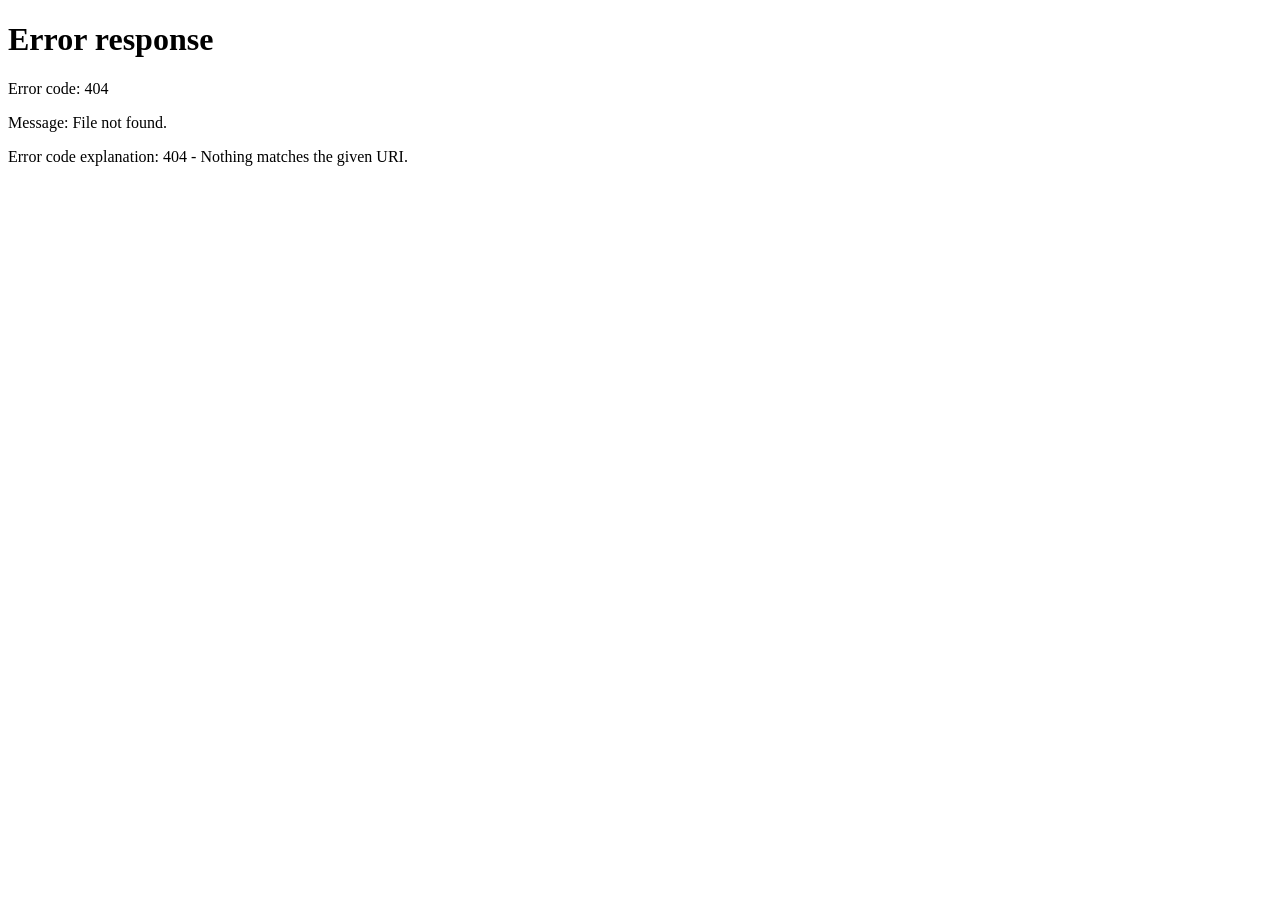
==== commit b7286e9d: "fix: update index redirect to Trimble folder map" ====
--- a/index.html
+++ b/index.html
@@ -5,14 +5,14 @@
     <meta http-equiv="Cache-Control" content="no-cache, no-store, must-revalidate" />
     <meta http-equiv="Pragma" content="no-cache" />
     <meta http-equiv="Expires" content="0" />
-    <meta http-equiv="refresh" content="0; url=./trimble-ai-pdlc.html" />
+    <meta http-equiv="refresh" content="0; url=./AI-PDLC-Blocks.html" />
     <meta name="viewport" content="width=device-width, initial-scale=1" />
     <title>Redirecting…</title>
     <script>
-      window.location.replace('./trimble-ai-pdlc.html');
+      window.location.replace('./AI-PDLC-Blocks.html');
     </script>
   </head>
   <body>
-    <p>Redirecting to <a href="./trimble-ai-pdlc.html">Trimble AI PDLC</a>…</p>
+    <p>Redirecting to <a href="./trimble_claude_folder_map.html">Trimble Folder Map</a>…</p>
   </body>
 </html>
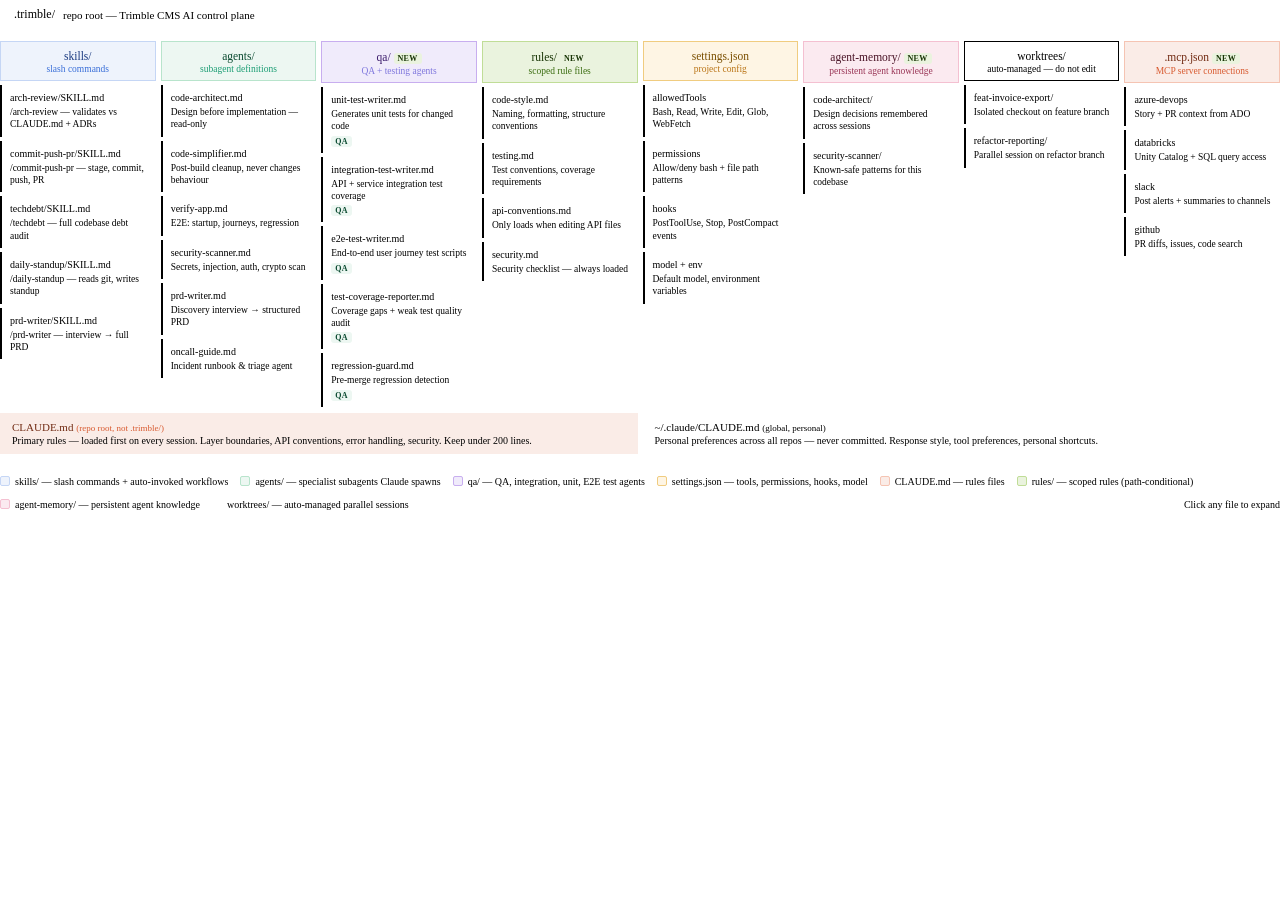
==== commit 159a9f70: "fix: align index redirect target" ====
--- a/index.html
+++ b/index.html
@@ -5,11 +5,11 @@
     <meta http-equiv="Cache-Control" content="no-cache, no-store, must-revalidate" />
     <meta http-equiv="Pragma" content="no-cache" />
     <meta http-equiv="Expires" content="0" />
-    <meta http-equiv="refresh" content="0; url=./AI-PDLC-Blocks.html" />
+    <meta http-equiv="refresh" content="0; url=./trimble_claude_folder_map.html" />
     <meta name="viewport" content="width=device-width, initial-scale=1" />
     <title>Redirecting…</title>
     <script>
-      window.location.replace('./AI-PDLC-Blocks.html');
+      window.location.replace('./trimble_claude_folder_map.html');
     </script>
   </head>
   <body>
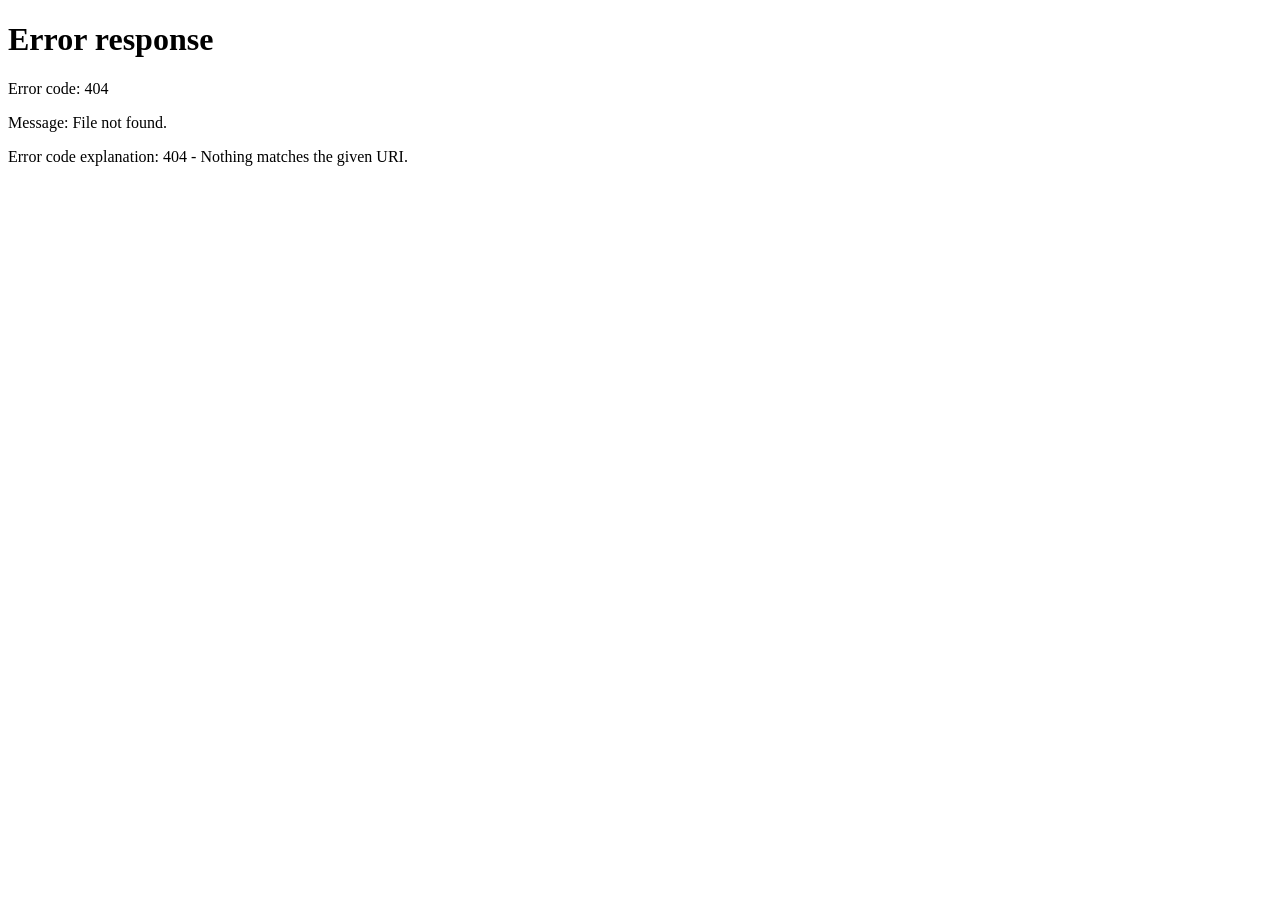
==== commit 3eb7c7cf: "chore: update index and publish forecasting page to GitHub Pages" ====
--- a/index.html
+++ b/index.html
@@ -5,14 +5,14 @@
     <meta http-equiv="Cache-Control" content="no-cache, no-store, must-revalidate" />
     <meta http-equiv="Pragma" content="no-cache" />
     <meta http-equiv="Expires" content="0" />
-    <meta http-equiv="refresh" content="0; url=./trimble_claude_folder_map.html" />
+    <meta http-equiv="refresh" content="0; url=./finance_assistant_forecasting_interactive" />
     <meta name="viewport" content="width=device-width, initial-scale=1" />
     <title>Redirecting…</title>
     <script>
-      window.location.replace('./trimble_claude_folder_map.html');
+      window.location.replace('./finance_assistant_forecasting_interactive');
     </script>
   </head>
   <body>
-    <p>Redirecting to <a href="./trimble_claude_folder_map.html">Trimble Folder Map</a>…</p>
+    <p>Redirecting to <a href="./finance_assistant_forecasting_interactive">Trimble Folder Map</a>…</p>
   </body>
 </html>
